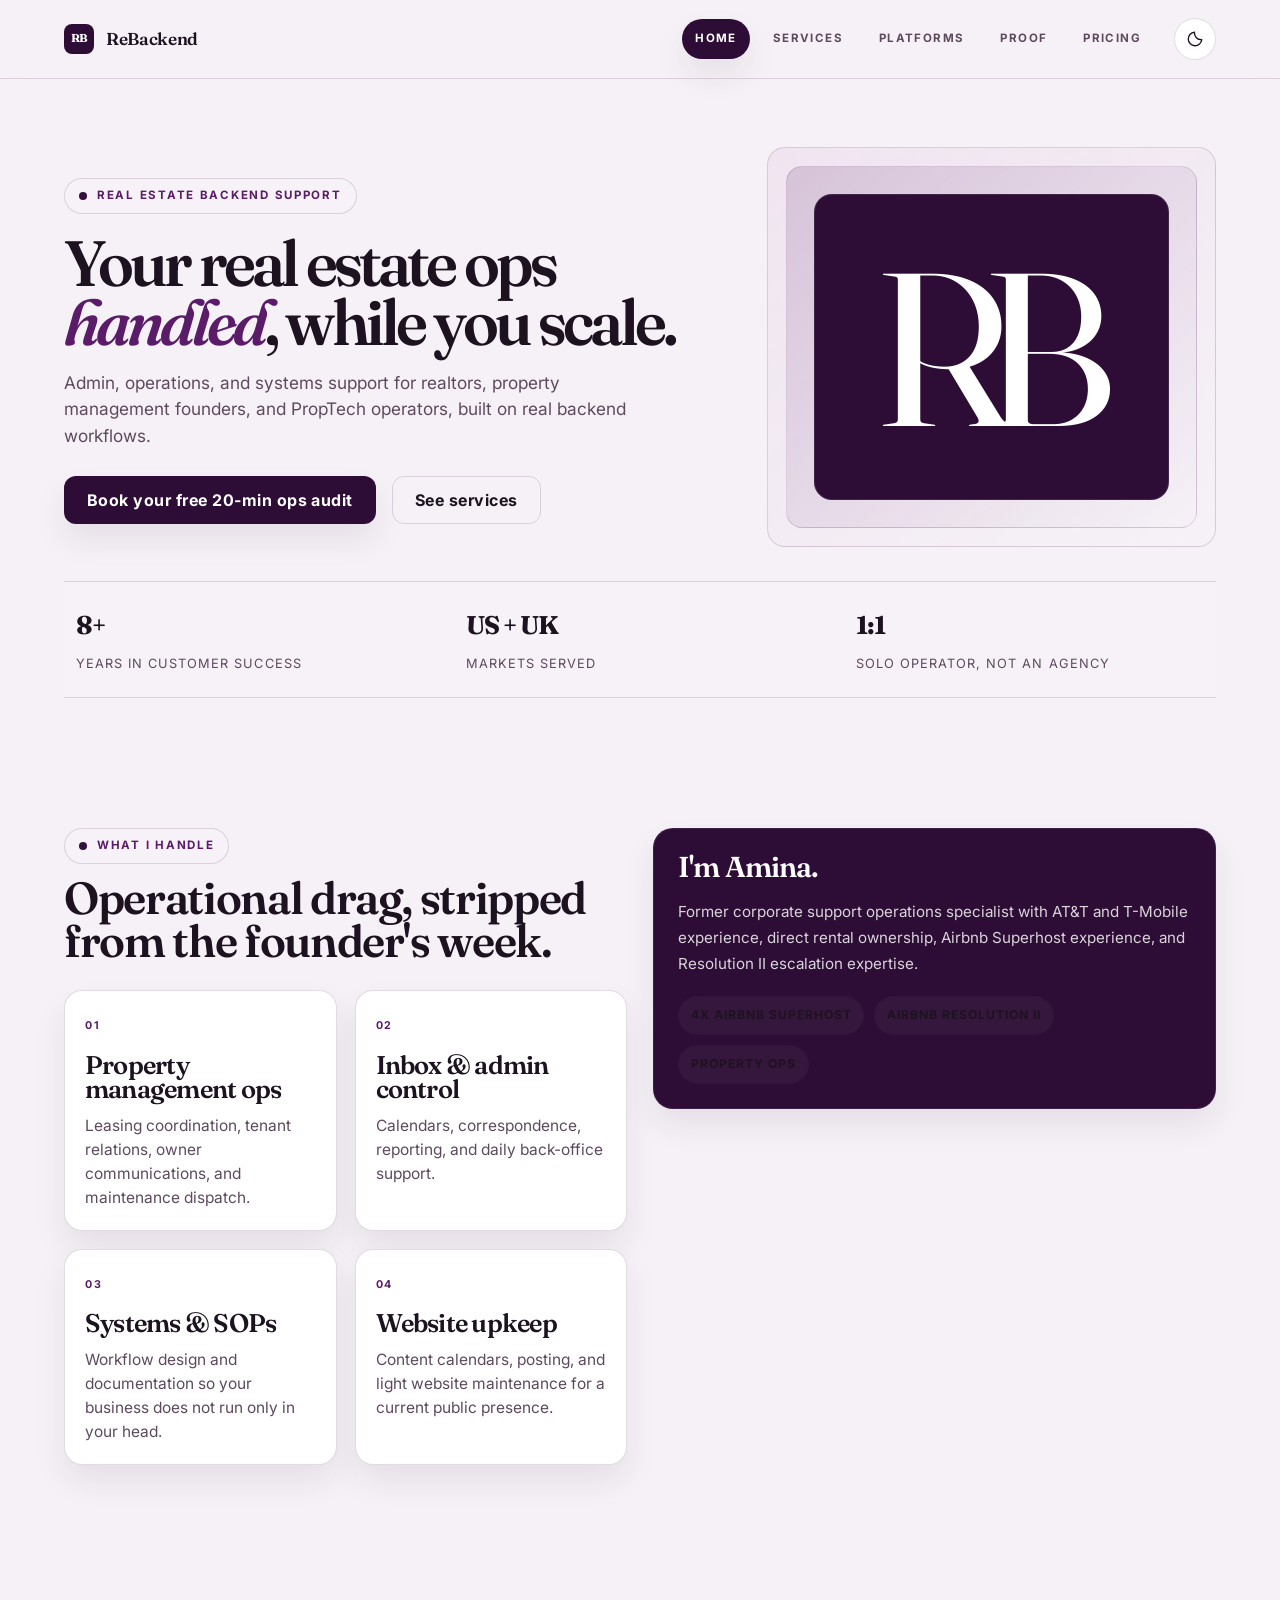
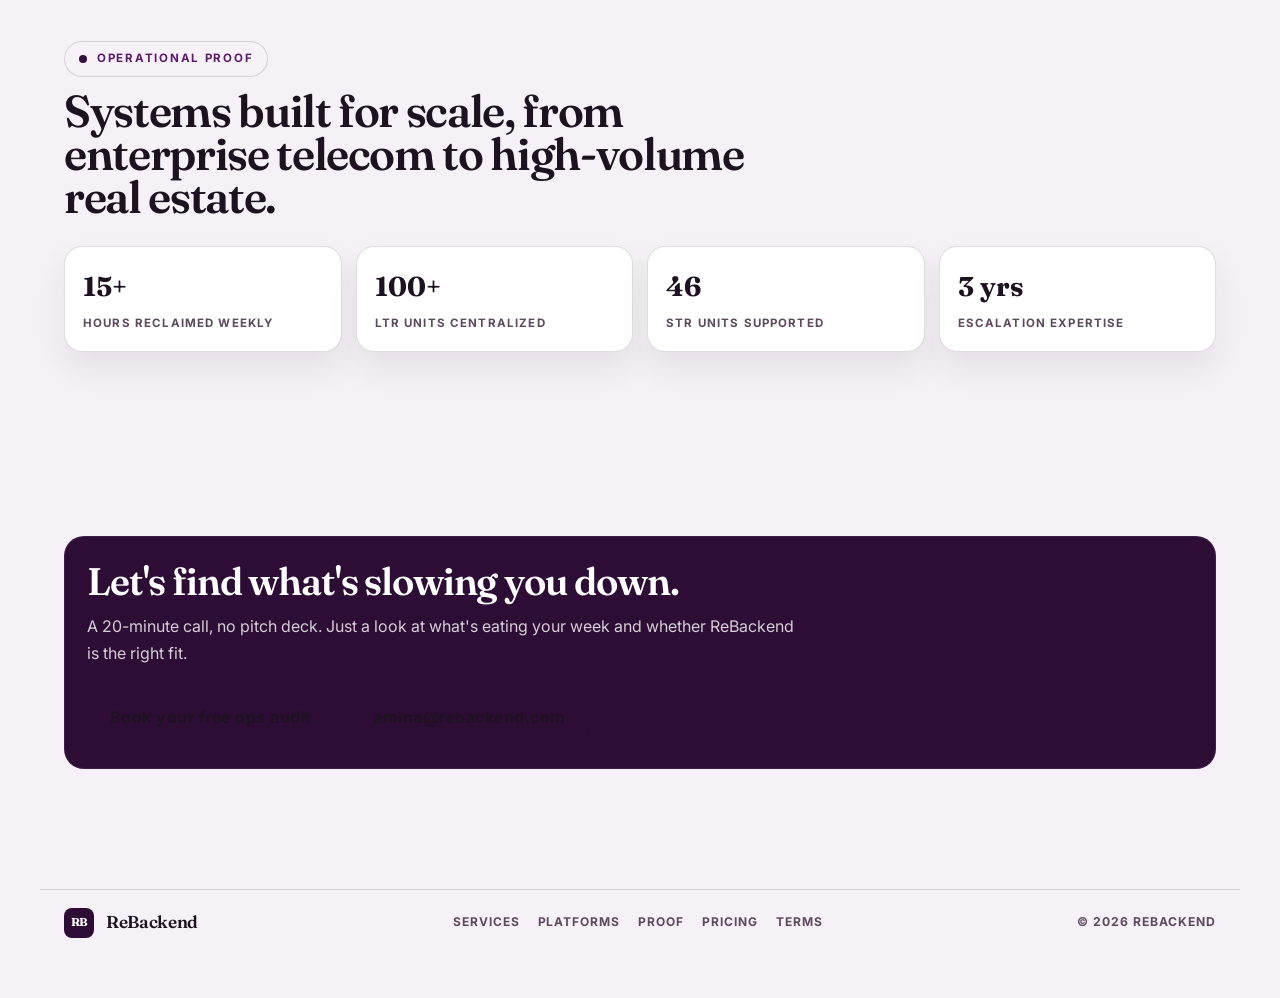
==== index.html @ 4d181119 "Add complete HTML pages and Netlify-ready navigation" ====
<!doctype html><html lang="en"><head><meta charset="utf-8"><meta name="viewport" content="width=device-width,initial-scale=1"><title>ReBackend | Real Estate Operations Support</title><meta name="description" content="Admin, operations, and systems support for real estate professionals."><link rel="preconnect" href="https://fonts.googleapis.com"><link rel="preconnect" href="https://fonts.gstatic.com" crossorigin><link href="https://fonts.googleapis.com/css2?family=Fraunces:wght@500;600;700&family=Inter:wght@400;500;600;700;800&display=swap" rel="stylesheet"><link rel="icon" href="/assets/favicon.svg"><link rel="stylesheet" href="/assets/css/global.css"></head><body><header class="site-header"><div class="nav-shell"><a class="brand" href="/" aria-label="ReBackend home"><span class="brand-mark">RB</span><span>ReBackend</span></a><nav class="nav-links" aria-label="Primary navigation"><a class="nav-link" data-nav="home" href="/">Home</a><a class="nav-link" data-nav="services" href="/services">Services</a><a class="nav-link" data-nav="platforms" href="/platforms">Platforms</a><a class="nav-link" data-nav="proof" href="/proof">Proof</a><a class="nav-link" data-nav="pricing" href="/pricing">Pricing</a></nav><button class="theme-toggle" type="button" data-theme-toggle aria-label="Switch theme"></button></div></header><main><section class="hero section"><div class="section-shell"><div class="hero-grid"><div class="hero-copy"><div class="eyebrow">Real estate backend support</div><h1>Your real estate ops <span class="accent">handled</span>, while you scale.</h1><p>Admin, operations, and systems support for realtors, property management founders, and PropTech operators, built on real backend workflows.</p><div class="hero-actions"><a class="btn btn-primary" href="https://calendly.com/amina-rebackend/30min?month=2026-09&amp;date=2026-09-01" target="_blank" rel="noopener">Book your free 20-min ops audit</a><a class="btn btn-secondary" href="/services">See services</a></div></div><div class="hero-panel" aria-label="ReBackend logo panel"><div class="rb-badge"><span>RB</span></div></div></div><div class="metric-row"><div class="metric"><strong>8+</strong><span>Years in customer success</span></div><div class="metric"><strong>US + UK</strong><span>Markets served</span></div><div class="metric"><strong>1:1</strong><span>Solo operator, not an agency</span></div></div></div></section><section class="section"><div class="section-shell"><div class="split"><div><div class="section-head"><div class="eyebrow">What I handle</div><h2>Operational drag, stripped from the founder's week.</h2></div><div class="feature-list"><article class="feature-card"><span class="feature-number">01</span><h3>Property management ops</h3><p>Leasing coordination, tenant relations, owner communications, and maintenance dispatch.</p></article><article class="feature-card"><span class="feature-number">02</span><h3>Inbox &amp; admin control</h3><p>Calendars, correspondence, reporting, and daily back-office support.</p></article><article class="feature-card"><span class="feature-number">03</span><h3>Systems &amp; SOPs</h3><p>Workflow design and documentation so your business does not run only in your head.</p></article><article class="feature-card"><span class="feature-number">04</span><h3>Website upkeep</h3><p>Content calendars, posting, and light website maintenance for a current public presence.</p></article></div></div><div class="brand-panel"><h3>I'm Amina.</h3><p>Former corporate support operations specialist with AT&amp;T and T-Mobile experience, direct rental ownership, Airbnb Superhost experience, and Resolution II escalation expertise.</p><div class="chip-row"><span class="chip">4x Airbnb Superhost</span><span class="chip">Airbnb Resolution II</span><span class="chip">Property ops</span></div></div></div></div></section><section class="section"><div class="section-shell"><div class="section-head"><div class="eyebrow">Operational proof</div><h2>Systems built for scale, from enterprise telecom to high-volume real estate.</h2></div><div class="tile-grid"><div class="tile"><strong>15+</strong><span>Hours reclaimed weekly</span></div><div class="tile"><strong>100+</strong><span>LTR units centralized</span></div><div class="tile"><strong>46</strong><span>STR units supported</span></div><div class="tile"><strong>3 yrs</strong><span>Escalation expertise</span></div></div></div></section><section class="section"><div class="section-shell"><div class="page-banner"><h2>Let's find what's slowing you down.</h2><p>A 20-minute call, no pitch deck. Just a look at what's eating your week and whether ReBackend is the right fit.</p><div class="hero-actions"><a class="btn btn-secondary" href="https://calendly.com/amina-rebackend/30min?month=2026-09&amp;date=2026-09-01" target="_blank" rel="noopener">Book your free ops audit</a><a class="btn btn-secondary" href="mailto:amina@rebackend.com?subject=REBACKEND">amina@rebackend.com</a></div></div></div></section></main><footer><div class="footer-inner"><div class="brand"><span class="brand-mark">RB</span><span>ReBackend</span></div><div class="footer-links"><a href="/services">Services</a><a href="/platforms">Platforms</a><a href="/proof">Proof</a><a href="/pricing">Pricing</a><a href="/terms">Terms</a></div><div class="footer-meta">© 2026 ReBackend</div></div></footer><script src="/assets/js/app.js"></script></body></html>
---- assets/css/global.css ----
:root {
  --bg-primary: #f6f1f7;
  --bg-secondary: #efe4ef;
  --bg-strong: #2d0d35;
  --text-primary: #1d1320;
  --text-secondary: #5d4a5e;
  --border-color: rgba(45, 13, 53, 0.14);
  --card-bg: #ffffff;
  --marquee-blend: rgba(255, 255, 255, 0.7);
  --accent-primary: #5a1b69;
  --accent-strong: #33103f;
  --accent-soft: #d8b4e1;
  --success: #4d7b68;
  --shadow-soft: 0 16px 32px rgba(34, 17, 38, 0.08);
  --radius: 18px;
  --header-height: 78px;
  --container: 1200px;
}

html[data-theme="dark"] {
  --bg-primary: #130d1a;
  --bg-secondary: #1d1323;
  --bg-strong: #2d0d35;
  --text-primary: #f3ebf3;
  --text-secondary: #cab7cc;
  --border-color: rgba(221, 194, 232, 0.14);
  --card-bg: #1c1324;
  --marquee-blend: rgba(13, 9, 17, 0.72);
  --accent-primary: #cf9ee2;
  --accent-strong: #e9d2f3;
  --accent-soft: #7b4d82;
  --success: #9bc7b6;
  --shadow-soft: 0 16px 32px rgba(0, 0, 0, 0.28);
}

*,
*::before,
*::after {
  box-sizing: border-box;
}

html {
  scroll-behavior: smooth;
}

body {
  margin: 0;
  background: var(--bg-primary);
  color: var(--text-primary);
  font-family: "Inter", "Segoe UI", sans-serif;
  line-height: 1.55;
  -webkit-font-smoothing: antialiased;
  text-rendering: optimizeLegibility;
  transition: background 0.2s ease, color 0.2s ease;
}

img {
  max-width: 100%;
  display: block;
}

svg {
  display: block;
}

a {
  color: inherit;
  text-decoration: none;
}

button,
input,
select,
textarea {
  font: inherit;
}

button {
  cursor: pointer;
}

h1,
h2,
h3,
h4,
h5,
h6 {
  margin: 0;
  font-family: "Fraunces", Georgia, serif;
  letter-spacing: -0.03em;
  line-height: 0.95;
  font-weight: 600;
}

p {
  margin: 0;
}

ul,
ol {
  margin: 0;
  padding: 0;
  list-style: none;
}

.container {
  width: min(var(--container), calc(100vw - 48px));
  margin: 0 auto;
}

.site-header {
  position: sticky;
  top: 0;
  z-index: 40;
  background: rgba(246, 241, 247, 0.78);
  backdrop-filter: blur(12px);
  border-bottom: 1px solid var(--border-color);
  transition: background 0.2s ease, border-color 0.2s ease;
}

html[data-theme="dark"] .site-header {
  background: rgba(19, 13, 26, 0.8);
}

.nav-shell {
  width: min(var(--container), calc(100vw - 48px));
  margin: 0 auto;
  min-height: var(--header-height);
  display: flex;
  align-items: center;
  justify-content: space-between;
  gap: 20px;
  padding: 0 24px;
}

.brand {
  display: inline-flex;
  align-items: center;
  gap: 12px;
  font-family: "Fraunces", Georgia, serif;
  font-size: 1.08rem;
  font-weight: 600;
  letter-spacing: -0.02em;
  color: var(--text-primary);
}

.brand-mark {
  width: 30px;
  height: 30px;
  border-radius: 8px;
  background: var(--bg-strong);
  color: #fff;
  display: grid;
  place-items: center;
  font-size: 0.72rem;
  font-weight: 700;
  letter-spacing: -0.06em;
}

.nav-links {
  display: flex;
  align-items: center;
  justify-content: center;
  gap: 10px;
  margin-left: auto;
}

.nav-link {
  display: inline-flex;
  align-items: center;
  justify-content: center;
  padding: 10px 12px;
  border: 1px solid transparent;
  border-radius: 999px;
  font-size: 0.72rem;
  letter-spacing: 0.12em;
  text-transform: uppercase;
  font-weight: 700;
  color: var(--text-secondary);
  transition: color 0.2s ease, border-color 0.2s ease, background 0.2s ease, transform 0.2s ease;
}

.nav-link:hover {
  color: var(--text-primary);
  border-color: var(--border-color);
  background: rgba(255, 255, 255, 0.08);
}

.nav-link.is-active {
  background: var(--bg-strong);
  color: #fff;
  border-color: transparent;
  box-shadow: var(--shadow-soft);
}

.theme-toggle {
  width: 42px;
  height: 42px;
  border-radius: 50%;
  border: 1px solid var(--border-color);
  background: var(--card-bg);
  color: var(--text-primary);
  display: grid;
  place-items: center;
  transition: transform 0.15s ease, border-color 0.15s ease;
}

.theme-toggle:hover {
  transform: translateY(-1px);
  border-color: rgba(90, 27, 105, 0.35);
}

.theme-toggle svg {
  width: 18px;
  height: 18px;
  display: block;
}

main {
  display: block;
}

.section {
  padding: 88px 0;
}

.section-shell {
  width: min(var(--container), calc(100vw - 48px));
  margin: 0 auto;
  padding: 0 24px;
}

.eyebrow {
  display: inline-flex;
  align-items: center;
  gap: 10px;
  font-size: 0.72rem;
  letter-spacing: 0.15em;
  text-transform: uppercase;
  font-weight: 700;
  color: var(--accent-primary);
  padding: 8px 14px;
  border: 1px solid var(--border-color);
  border-radius: 999px;
  background: rgba(255, 255, 255, 0.08);
}

.eyebrow::before {
  content: "";
  width: 8px;
  height: 8px;
  border-radius: 50%;
  background: var(--accent-strong);
  display: inline-block;
}

.hero {
  padding-top: 68px;
  padding-bottom: 42px;
}

.hero-grid {
  display: grid;
  grid-template-columns: 1.2fr 0.8fr;
  gap: 30px;
  align-items: center;
}

.hero-copy {
  padding-top: 8px;
}

.hero h1 {
  font-size: clamp(3rem, 5vw, 5.1rem);
  line-height: 0.92;
  letter-spacing: -0.06em;
  margin: 20px 0 18px;
  max-width: 760px;
}

.hero h1 .accent {
  color: var(--accent-primary);
  font-style: italic;
}

.hero p {
  max-width: 580px;
  font-size: 1.08rem;
  color: var(--text-secondary);
}

.hero-actions {
  margin-top: 26px;
  display: flex;
  align-items: center;
  gap: 16px;
  flex-wrap: wrap;
}

.btn {
  display: inline-flex;
  align-items: center;
  justify-content: center;
  min-height: 48px;
  padding: 0 22px;
  font-weight: 700;
  letter-spacing: 0.03em;
  border: 1px solid transparent;
  border-radius: 12px;
  transition: transform 0.2s ease, background 0.2s ease, border-color 0.2s ease;
}

.btn:hover {
  transform: translateY(-1px);
}

.btn-primary {
  background: var(--bg-strong);
  color: #fff;
  box-shadow: var(--shadow-soft);
}

.btn-secondary {
  background: transparent;
  border-color: var(--border-color);
  color: var(--text-primary);
}

.hero-panel {
  background: linear-gradient(145deg, var(--bg-secondary), rgba(255, 255, 255, 0.08));
  border: 1px solid var(--border-color);
  border-radius: 18px;
  padding: 18px;
  min-height: 400px;
  position: relative;
  overflow: hidden;
}

.hero-panel::before {
  content: "";
  position: absolute;
  inset: 18px;
  border-radius: 16px;
  background: linear-gradient(135deg, rgba(90, 27, 105, 0.17), rgba(255, 255, 255, 0.04));
  border: 1px solid rgba(90, 27, 105, 0.14);
}

.rb-badge {
  position: absolute;
  inset: 46px;
  display: grid;
  place-items: center;
  background: var(--bg-strong);
  border-radius: 18px;
  box-shadow: inset 0 0 0 1px rgba(255, 255, 255, 0.1);
}

.rb-badge span {
  font-family: "Fraunces", Georgia, serif;
  font-size: clamp(7rem, 17vw, 16rem);
  color: #fff;
  line-height: 0.8;
  letter-spacing: -0.14em;
  transform: translateX(-0.05em);
}

.metric-row {
  display: grid;
  grid-template-columns: repeat(3, minmax(0, 1fr));
  gap: 18px;
  margin-top: 34px;
  border-top: 1px solid var(--border-color);
  border-bottom: 1px solid var(--border-color);
  background: rgba(255, 255, 255, 0.04);
}

.metric {
  padding: 24px 12px;
}

.metric strong {
  display: block;
  margin-bottom: 8px;
  font-size: clamp(1.4rem, 2vw, 2.1rem);
  font-family: "Fraunces", Georgia, serif;
  letter-spacing: -0.04em;
}

.metric span {
  display: block;
  color: var(--text-secondary);
  font-size: 0.8rem;
  letter-spacing: 0.08em;
  text-transform: uppercase;
}

.split {
  display: grid;
  grid-template-columns: 1fr 1fr;
  gap: 26px;
  align-items: start;
}

.feature-list {
  display: grid;
  grid-template-columns: repeat(2, minmax(0, 1fr));
  gap: 18px;
  margin-top: 26px;
}

.feature-card,
.info-card,
.case-card,
.pricing-card,
.tile,
.brand-panel,
.matrix-card,
.tool-card {
  background: var(--card-bg);
  border: 1px solid var(--border-color);
  border-radius: 18px;
  box-shadow: var(--shadow-soft);
}

.feature-card {
  padding: 20px;
  min-height: 190px;
}

.feature-number {
  display: inline-block;
  font-size: 0.67rem;
  letter-spacing: 0.14em;
  text-transform: uppercase;
  font-weight: 700;
  color: var(--accent-primary);
  margin-bottom: 18px;
}

.feature-card h3 {
  font-size: clamp(1.5rem, 2vw, 2rem);
  margin-bottom: 12px;
}

.feature-card p {
  color: var(--text-secondary);
  font-size: 0.97rem;
}

.section-head {
  width: min(760px, 100%);
  margin-bottom: 28px;
}

.section-head h2 {
  font-size: clamp(2.05rem, 3.5vw, 3.1rem);
  margin-top: 12px;
  line-height: 0.96;
}

.section-head p {
  margin-top: 14px;
  color: var(--text-secondary);
  font-size: 1rem;
}

.chip-row {
  display: flex;
  flex-wrap: wrap;
  gap: 10px;
  margin-top: 20px;
}

.chip {
  display: inline-flex;
  align-items: center;
  justify-content: center;
  padding: 9px 12px;
  border-radius: 999px;
  border: 1px solid var(--border-color);
  background: rgba(255, 255, 255, 0.04);
  font-size: 0.76rem;
  letter-spacing: 0.08em;
  text-transform: uppercase;
  font-weight: 700;
  color: var(--text-primary);
}

.brand-panel {
  background: var(--bg-strong);
  color: #fff;
  padding: 24px;
  border-radius: 20px;
  border: 1px solid rgba(255, 255, 255, 0.08);
}

.brand-panel h3 {
  font-size: clamp(1.8rem, 2vw, 2.4rem);
  margin-bottom: 18px;
}

.brand-panel p {
  color: rgba(255, 255, 255, 0.82);
  font-size: 0.95rem;
  line-height: 1.7;
}

.brand-panel strong {
  color: #fff;
}

.case-grid,
.pricing-grid {
  display: grid;
  grid-template-columns: repeat(2, minmax(0, 1fr));
  gap: 20px;
}

.case-card,
.pricing-card {
  overflow: hidden;
}

.case-body,
.pricing-body {
  padding: 22px;
}

.case-topline,
.pricing-topline {
  display: flex;
  align-items: center;
  justify-content: space-between;
  gap: 16px;
  margin-bottom: 18px;
}

.badge {
  display: inline-flex;
  align-items: center;
  justify-content: center;
  padding: 8px 12px;
  border-radius: 999px;
  border: 1px solid var(--border-color);
  background: rgba(90, 27, 105, 0.06);
  color: var(--accent-primary);
  font-size: 0.64rem;
  font-weight: 700;
  letter-spacing: 0.1em;
  text-transform: uppercase;
}

.meta {
  font-size: 0.7rem;
  letter-spacing: 0.12em;
  text-transform: uppercase;
  color: var(--text-secondary);
  font-weight: 700;
}

.case-card h3,
.pricing-card h3 {
  font-size: clamp(1.7rem, 2vw, 2.3rem);
  margin-bottom: 16px;
}

.case-metrics,
.pricing-metrics {
  display: grid;
  grid-template-columns: repeat(2, minmax(0, 1fr));
  gap: 12px;
  margin: 18px 0;
}

.mini-stat {
  background: var(--bg-secondary);
  border: 1px solid var(--border-color);
  border-radius: 12px;
  padding: 14px 12px;
}

.mini-stat strong {
  display: block;
  font-size: 1.2rem;
  font-family: "Fraunces", Georgia, serif;
  margin-bottom: 4px;
}

.mini-stat span {
  display: block;
  color: var(--text-secondary);
  font-size: 0.72rem;
  letter-spacing: 0.08em;
  text-transform: uppercase;
  font-weight: 700;
}

.case-body p,
.pricing-body p {
  color: var(--text-secondary);
  line-height: 1.7;
  font-size: 0.96rem;
}

.case-quote {
  margin-top: 18px;
  padding-left: 16px;
  border-left: 3px solid var(--accent-primary);
  color: var(--text-primary);
  line-height: 1.6;
  font-size: 0.92rem;
}

.tile-grid {
  display: grid;
  grid-template-columns: repeat(4, minmax(0, 1fr));
  gap: 14px;
  margin-top: 26px;
}

.tile {
  padding: 18px;
}

.tile strong {
  display: block;
  font-size: 1.7rem;
  margin-bottom: 8px;
  font-family: "Fraunces", Georgia, serif;
}

.tile span {
  display: block;
  color: var(--text-secondary);
  font-size: 0.72rem;
  letter-spacing: 0.1em;
  text-transform: uppercase;
  font-weight: 700;
}

.marquee-wrap {
  position: relative;
  overflow: hidden;
  padding: 10px 0 0;
  margin-top: 10px;
  mask-image: linear-gradient(to right, transparent 0%, #000 8%, #000 92%, transparent 100%);
  -webkit-mask-image: linear-gradient(to right, transparent 0%, #000 8%, #000 92%, transparent 100%);
}

.marquee-track {
  display: flex;
  align-items: center;
  gap: 18px;
  width: max-content;
  animation: marquee-scroll 30s linear infinite;
}

.marquee-wrap:hover .marquee-track {
  animation-play-state: paused;
}

.marquee-set {
  display: flex;
  align-items: center;
  gap: 18px;
  flex-shrink: 0;
}

.marquee-item {
  display: inline-flex;
  align-items: center;
  gap: 10px;
  padding: 8px 12px;
  border: 1px solid var(--border-color);
  background: rgba(255, 255, 255, 0.04);
  border-radius: 999px;
  color: var(--text-primary);
  font-size: 0.74rem;
  letter-spacing: 0.1em;
  text-transform: uppercase;
  font-weight: 700;
  white-space: nowrap;
}

.marquee-icon {
  width: 26px;
  height: 26px;
  border-radius: 8px;
  display: grid;
  place-items: center;
  flex-shrink: 0;
  background: var(--bg-strong);
}

.marquee-icon img {
  width: 16px;
  height: 16px;
  object-fit: contain;
  filter: brightness(0) invert(1);
}

.marquee-text-badge {
  width: 26px;
  height: 26px;
  border-radius: 8px;
  display: grid;
  place-items: center;
  font-size: 0.66rem;
  font-weight: 800;
  color: #fff;
  background: var(--bg-strong);
}

.tool-grid {
  display: grid;
  grid-template-columns: repeat(5, minmax(0, 1fr));
  gap: 16px;
  margin-top: 32px;
}

.tool-card {
  padding: 20px 16px;
  display: flex;
  flex-direction: column;
  align-items: center;
  justify-content: center;
  text-align: center;
  gap: 10px;
  min-height: 170px;
  transition: transform 0.15s ease, border-color 0.15s ease, background 0.15s ease;
}

.tool-card:hover {
  transform: translateY(-2px);
  border-color: rgba(90, 27, 105, 0.36);
}

.tool-icon {
  width: 48px;
  height: 48px;
  border-radius: 10px;
  display: grid;
  place-items: center;
  background: var(--bg-secondary);
}

.tool-icon img {
  width: 26px;
  height: 26px;
  object-fit: contain;
  filter: brightness(0) saturate(100%) invert(9%) sepia(9%) saturate(1498%) hue-rotate(258deg) brightness(93%) contrast(90%);
}

.tool-icon.text-badge {
  font-size: 0.8rem;
  font-weight: 800;
  color: #fff;
  background: var(--bg-strong);
  letter-spacing: -0.04em;
}

.tool-name {
  font-size: 0.95rem;
  font-weight: 700;
  color: var(--text-primary);
}

.tool-tag {
  font-size: 0.65rem;
  letter-spacing: 0.12em;
  text-transform: uppercase;
  color: var(--text-secondary);
  font-weight: 700;
}

.grid-matrix {
  display: grid;
  grid-template-columns: repeat(3, minmax(0, 1fr));
  gap: 16px;
  margin-top: 20px;
}

.matrix-card {
  padding: 22px 18px;
}

.matrix-card h3 {
  font-size: 1.3rem;
  margin-bottom: 10px;
}

.matrix-card p {
  color: var(--text-secondary);
  font-size: 0.92rem;
  line-height: 1.6;
}

.price-row {
  display: grid;
  grid-template-columns: 1fr auto;
  gap: 18px;
  align-items: center;
  padding: 18px 0;
  border-top: 1px solid var(--border-color);
}

.price-row:first-of-type {
  border-top: 0;
}

.price-row .label {
  color: var(--text-secondary);
  font-size: 0.7rem;
  letter-spacing: 0.12em;
  text-transform: uppercase;
  font-weight: 700;
}

.price-row .amount {
  font-size: clamp(1.4rem, 2vw, 2rem);
  font-family: "Fraunces", Georgia, serif;
  letter-spacing: -0.04em;
}

.pricing-card .cta {
  width: 100%;
  margin-top: 10px;
}

.page-banner {
  background: var(--bg-strong);
  color: #fff;
  border-radius: 20px;
  border: 1px solid rgba(255, 255, 255, 0.08);
  padding: 26px 22px;
  margin-top: 8px;
}

.page-banner h2 {
  font-size: clamp(2rem, 3vw, 2.8rem);
  margin-bottom: 14px;
}

.page-banner p {
  color: rgba(255, 255, 255, 0.8);
  max-width: 720px;
  line-height: 1.7;
}

footer {
  padding: 32px 0 60px;
}

.footer-inner {
  width: min(var(--container), calc(100vw - 48px));
  margin: 0 auto;
  padding: 0 24px;
  border-top: 1px solid var(--border-color);
  padding-top: 18px;
  display: flex;
  align-items: center;
  justify-content: space-between;
  gap: 16px;
  flex-wrap: wrap;
}

.footer-meta {
  color: var(--text-secondary);
  font-size: 0.76rem;
  letter-spacing: 0.08em;
  text-transform: uppercase;
  font-weight: 700;
}

.footer-links {
  display: flex;
  align-items: center;
  gap: 18px;
  color: var(--text-secondary);
  font-size: 0.75rem;
  letter-spacing: 0.08em;
  text-transform: uppercase;
  font-weight: 700;
}

.footer-links a {
  transition: color 0.2s ease;
}

.footer-links a:hover {
  color: var(--text-primary);
}

@keyframes marquee-scroll {
  from {
    transform: translateX(0);
  }
  to {
    transform: translateX(-50%);
  }
}

@media (max-width: 980px) {
  .hero-grid,
  .split,
  .case-grid,
  .pricing-grid,
  .tool-grid {
    grid-template-columns: 1fr;
  }

  .tile-grid,
  .grid-matrix {
    grid-template-columns: repeat(2, minmax(0, 1fr));
  }

  .feature-list {
    grid-template-columns: 1fr;
  }

  .nav-links {
    gap: 4px;
  }
}

@media (max-width: 760px) {
  .nav-shell,
  .section-shell {
    width: min(var(--container), calc(100vw - 28px));
    padding: 0 14px;
  }

  .nav-links {
    display: none;
  }

  .hero {
    padding-top: 54px;
  }

  .hero h1 {
    font-size: clamp(2.4rem, 12vw, 4rem);
  }

  .metric-row,
  .tile-grid,
  .grid-matrix {
    grid-template-columns: 1fr;
  }

  .tool-grid {
    grid-template-columns: repeat(2, minmax(0, 1fr));
  }

  .brand {
    font-size: 1rem;
  }

  .section {
    padding: 64px 0;
  }
}

@media (prefers-reduced-motion: reduce) {
  html {
    scroll-behavior: auto;
  }

  .marquee-track {
    animation: none;
  }

  .btn,
  .theme-toggle,
  .nav-link,
  .tool-card {
    transition: none;
  }
}
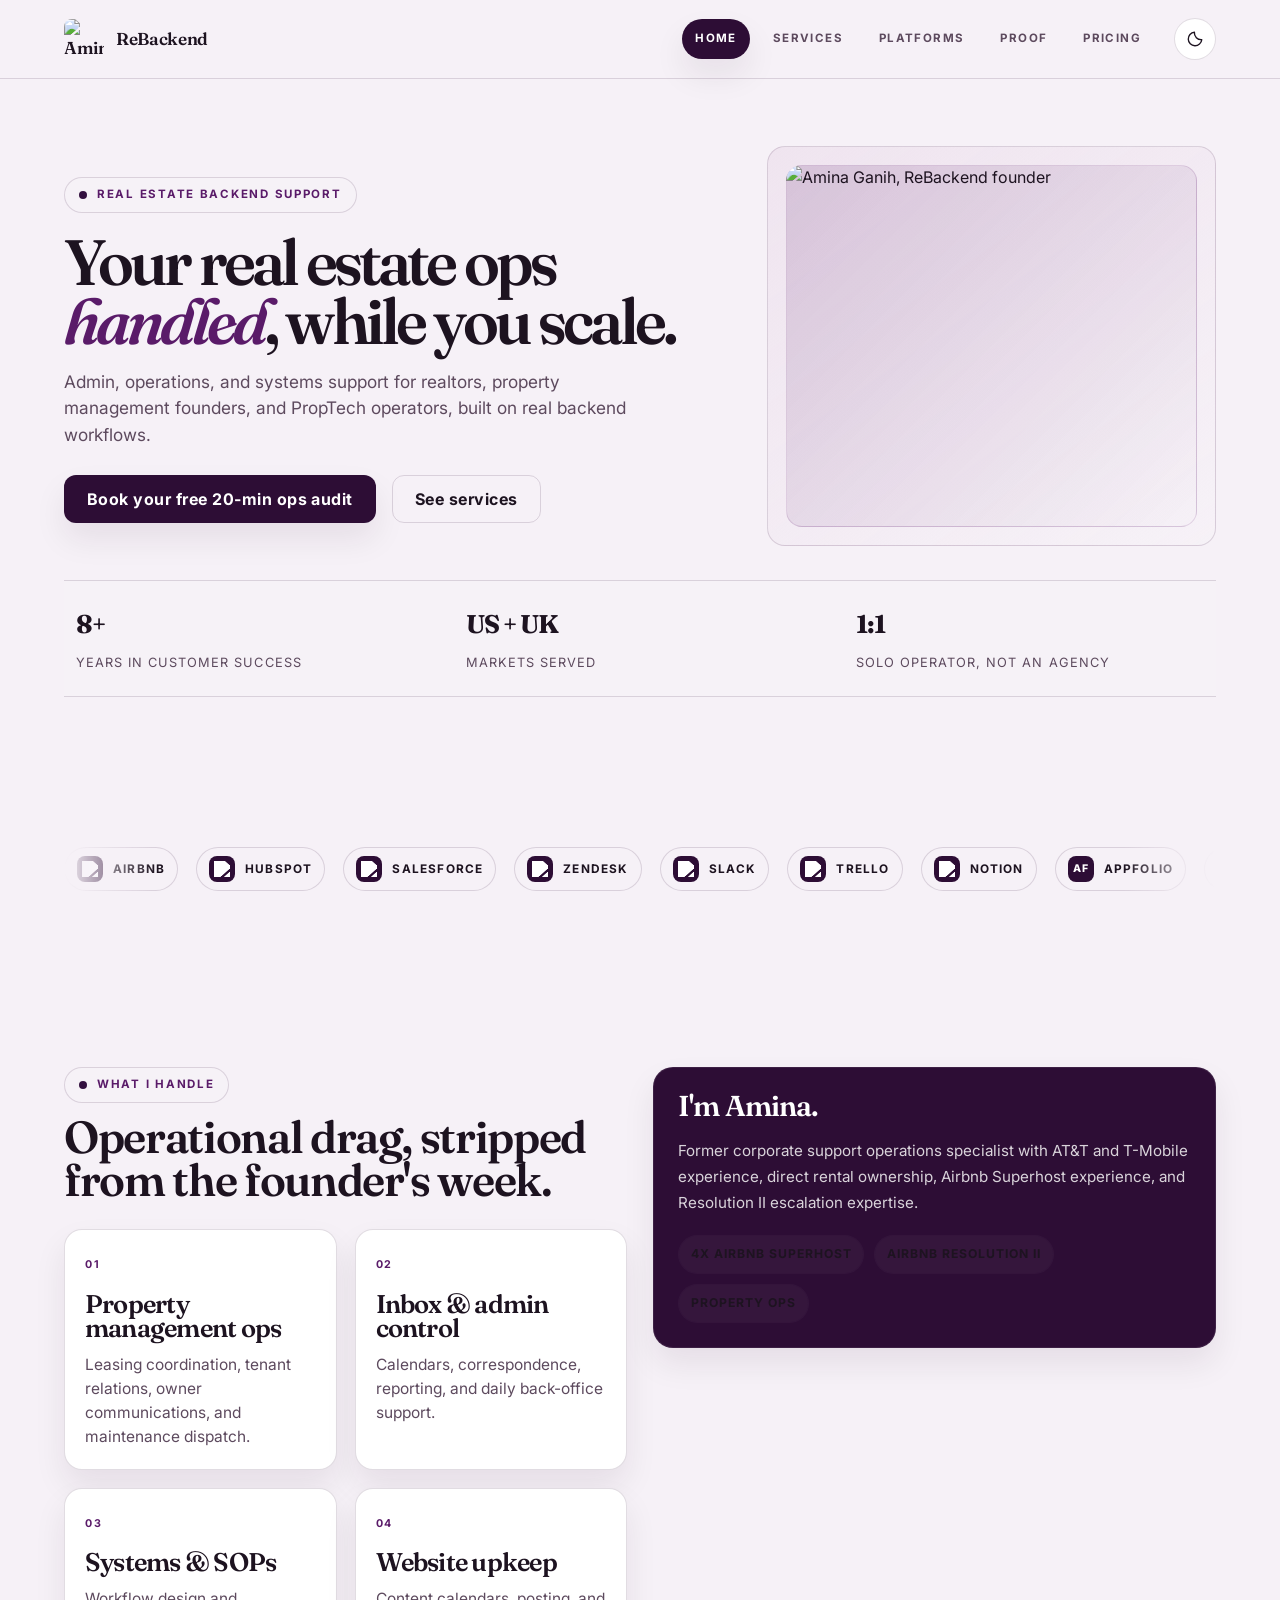
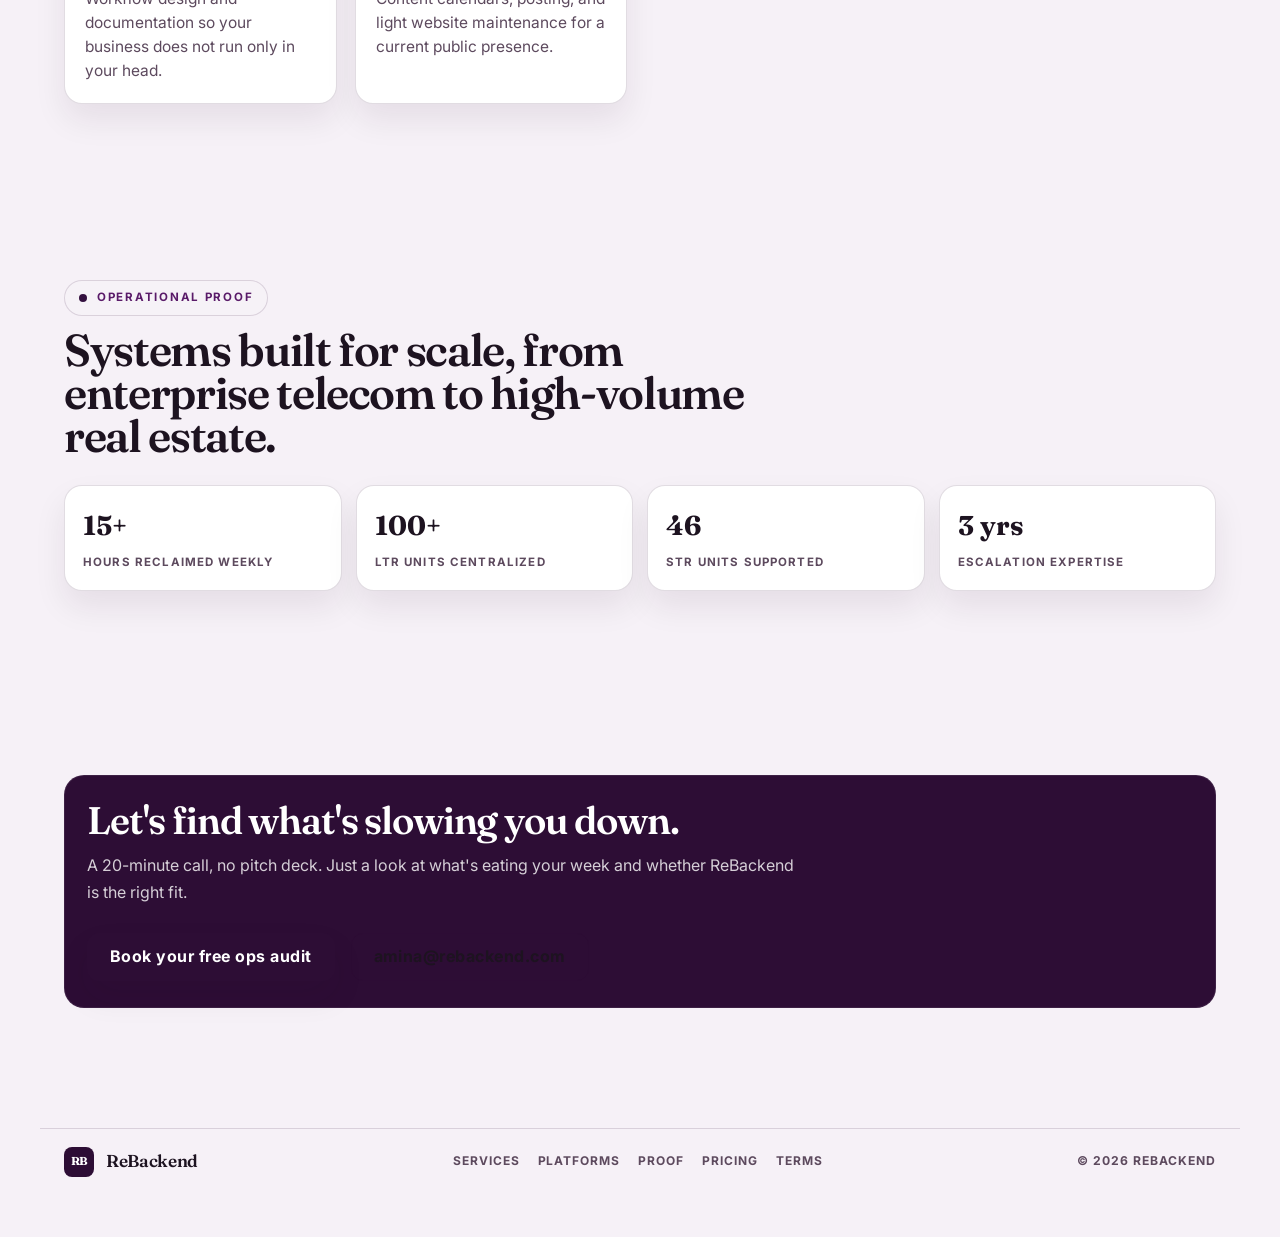
==== commit 945aa5ef: "Fix: sticky header, text contrast in light mode, add photo to hero, marquee on home only, update bra" ====
--- a/index.html
+++ b/index.html
@@ -1 +1 @@
-<!doctype html><html lang="en"><head><meta charset="utf-8"><meta name="viewport" content="width=device-width,initial-scale=1"><title>ReBackend | Real Estate Operations Support</title><meta name="description" content="Admin, operations, and systems support for real estate professionals."><link rel="preconnect" href="https://fonts.googleapis.com"><link rel="preconnect" href="https://fonts.gstatic.com" crossorigin><link href="https://fonts.googleapis.com/css2?family=Fraunces:wght@500;600;700&family=Inter:wght@400;500;600;700;800&display=swap" rel="stylesheet"><link rel="icon" href="/assets/favicon.svg"><link rel="stylesheet" href="/assets/css/global.css"></head><body><header class="site-header"><div class="nav-shell"><a class="brand" href="/" aria-label="ReBackend home"><span class="brand-mark">RB</span><span>ReBackend</span></a><nav class="nav-links" aria-label="Primary navigation"><a class="nav-link" data-nav="home" href="/">Home</a><a class="nav-link" data-nav="services" href="/services">Services</a><a class="nav-link" data-nav="platforms" href="/platforms">Platforms</a><a class="nav-link" data-nav="proof" href="/proof">Proof</a><a class="nav-link" data-nav="pricing" href="/pricing">Pricing</a></nav><button class="theme-toggle" type="button" data-theme-toggle aria-label="Switch theme"></button></div></header><main><section class="hero section"><div class="section-shell"><div class="hero-grid"><div class="hero-copy"><div class="eyebrow">Real estate backend support</div><h1>Your real estate ops <span class="accent">handled</span>, while you scale.</h1><p>Admin, operations, and systems support for realtors, property management founders, and PropTech operators, built on real backend workflows.</p><div class="hero-actions"><a class="btn btn-primary" href="https://calendly.com/amina-rebackend/30min?month=2026-09&amp;date=2026-09-01" target="_blank" rel="noopener">Book your free 20-min ops audit</a><a class="btn btn-secondary" href="/services">See services</a></div></div><div class="hero-panel" aria-label="ReBackend logo panel"><div class="rb-badge"><span>RB</span></div></div></div><div class="metric-row"><div class="metric"><strong>8+</strong><span>Years in customer success</span></div><div class="metric"><strong>US + UK</strong><span>Markets served</span></div><div class="metric"><strong>1:1</strong><span>Solo operator, not an agency</span></div></div></div></section><section class="section"><div class="section-shell"><div class="split"><div><div class="section-head"><div class="eyebrow">What I handle</div><h2>Operational drag, stripped from the founder's week.</h2></div><div class="feature-list"><article class="feature-card"><span class="feature-number">01</span><h3>Property management ops</h3><p>Leasing coordination, tenant relations, owner communications, and maintenance dispatch.</p></article><article class="feature-card"><span class="feature-number">02</span><h3>Inbox &amp; admin control</h3><p>Calendars, correspondence, reporting, and daily back-office support.</p></article><article class="feature-card"><span class="feature-number">03</span><h3>Systems &amp; SOPs</h3><p>Workflow design and documentation so your business does not run only in your head.</p></article><article class="feature-card"><span class="feature-number">04</span><h3>Website upkeep</h3><p>Content calendars, posting, and light website maintenance for a current public presence.</p></article></div></div><div class="brand-panel"><h3>I'm Amina.</h3><p>Former corporate support operations specialist with AT&amp;T and T-Mobile experience, direct rental ownership, Airbnb Superhost experience, and Resolution II escalation expertise.</p><div class="chip-row"><span class="chip">4x Airbnb Superhost</span><span class="chip">Airbnb Resolution II</span><span class="chip">Property ops</span></div></div></div></div></section><section class="section"><div class="section-shell"><div class="section-head"><div class="eyebrow">Operational proof</div><h2>Systems built for scale, from enterprise telecom to high-volume real estate.</h2></div><div class="tile-grid"><div class="tile"><strong>15+</strong><span>Hours reclaimed weekly</span></div><div class="tile"><strong>100+</strong><span>LTR units centralized</span></div><div class="tile"><strong>46</strong><span>STR units supported</span></div><div class="tile"><strong>3 yrs</strong><span>Escalation expertise</span></div></div></div></section><section class="section"><div class="section-shell"><div class="page-banner"><h2>Let's find what's slowing you down.</h2><p>A 20-minute call, no pitch deck. Just a look at what's eating your week and whether ReBackend is the right fit.</p><div class="hero-actions"><a class="btn btn-secondary" href="https://calendly.com/amina-rebackend/30min?month=2026-09&amp;date=2026-09-01" target="_blank" rel="noopener">Book your free ops audit</a><a class="btn btn-secondary" href="mailto:amina@rebackend.com?subject=REBACKEND">amina@rebackend.com</a></div></div></div></section></main><footer><div class="footer-inner"><div class="brand"><span class="brand-mark">RB</span><span>ReBackend</span></div><div class="footer-links"><a href="/services">Services</a><a href="/platforms">Platforms</a><a href="/proof">Proof</a><a href="/pricing">Pricing</a><a href="/terms">Terms</a></div><div class="footer-meta">© 2026 ReBackend</div></div></footer><script src="/assets/js/app.js"></script></body></html>+<!doctype html><html lang="en"><head><meta charset="utf-8"><meta name="viewport" content="width=device-width,initial-scale=1"><title>ReBackend | Real Estate Operations Support</title><meta name="description" content="Admin, operations, and systems support for real estate professionals."><link rel="preconnect" href="https://fonts.googleapis.com"><link rel="preconnect" href="https://fonts.gstatic.com" crossorigin><link href="https://fonts.googleapis.com/css2?family=Fraunces:wght@500;600;700&family=Inter:wght@400;500;600;700;800&display=swap" rel="stylesheet"><link rel="icon" href="/assets/favicon.svg"><link rel="stylesheet" href="/assets/css/global.css"></head><body><header class="site-header"><div class="nav-shell"><a class="brand" href="/" aria-label="ReBackend home"><img src="/assets/amina-photo.jpg" alt="Amina Ganih" class="brand-logo-img"><span>ReBackend</span></a><nav class="nav-links" aria-label="Primary navigation"><a class="nav-link is-active" data-nav="home" href="/">Home</a><a class="nav-link" data-nav="services" href="/services">Services</a><a class="nav-link" data-nav="platforms" href="/platforms">Platforms</a><a class="nav-link" data-nav="proof" href="/proof">Proof</a><a class="nav-link" data-nav="pricing" href="/pricing">Pricing</a></nav><button class="theme-toggle" type="button" data-theme-toggle aria-label="Switch theme"></button></div></header><main><section class="hero section"><div class="section-shell"><div class="hero-grid"><div class="hero-copy"><div class="eyebrow">Real estate backend support</div><h1>Your real estate ops <span class="accent">handled</span>, while you scale.</h1><p>Admin, operations, and systems support for realtors, property management founders, and PropTech operators, built on real backend workflows.</p><div class="hero-actions"><a class="btn btn-primary" href="https://calendly.com/amina-rebackend/30min?month=2026-09&amp;date=2026-09-01" target="_blank" rel="noopener">Book your free 20-min ops audit</a><a class="btn btn-secondary" href="/services">See services</a></div></div><div class="hero-panel" aria-label="Amina Ganih photo"><img src="/assets/amina-photo.jpg" alt="Amina Ganih, ReBackend founder" class="hero-photo"></div></div><div class="metric-row"><div class="metric"><strong>8+</strong><span>Years in customer success</span></div><div class="metric"><strong>US + UK</strong><span>Markets served</span></div><div class="metric"><strong>1:1</strong><span>Solo operator, not an agency</span></div></div></div></section><section class="section"><div class="section-shell"><div class="marquee-wrap" aria-label="Software tools supported"><div class="marquee-track"><div class="marquee-set"><div class="marquee-item"><span class="marquee-icon"><img src="https://cdn.jsdelivr.net/npm/simple-icons@v9/icons/airbnb.svg" alt="Airbnb"></span>Airbnb</div><div class="marquee-item"><span class="marquee-icon"><img src="https://cdn.jsdelivr.net/npm/simple-icons@v9/icons/hubspot.svg" alt="HubSpot"></span>HubSpot</div><div class="marquee-item"><span class="marquee-icon"><img src="https://cdn.jsdelivr.net/npm/simple-icons@v9/icons/salesforce.svg" alt="Salesforce"></span>Salesforce</div><div class="marquee-item"><span class="marquee-icon"><img src="https://cdn.jsdelivr.net/npm/simple-icons@v9/icons/zendesk.svg" alt="Zendesk"></span>Zendesk</div><div class="marquee-item"><span class="marquee-icon"><img src="https://cdn.jsdelivr.net/npm/simple-icons@v9/icons/slack.svg" alt="Slack"></span>Slack</div><div class="marquee-item"><span class="marquee-icon"><img src="https://cdn.jsdelivr.net/npm/simple-icons@v9/icons/trello.svg" alt="Trello"></span>Trello</div><div class="marquee-item"><span class="marquee-icon"><img src="https://cdn.jsdelivr.net/npm/simple-icons@v9/icons/notion.svg" alt="Notion"></span>Notion</div><div class="marquee-item"><span class="marquee-text-badge">AF</span>AppFolio</div><div class="marquee-item"><span class="marquee-text-badge">YD</span>Yardi</div><div class="marquee-item"><span class="marquee-text-badge">BZ</span>Breezeway</div></div><div class="marquee-set" aria-hidden="true"><div class="marquee-item"><span class="marquee-icon"><img src="https://cdn.jsdelivr.net/npm/simple-icons@v9/icons/airbnb.svg" alt="Airbnb"></span>Airbnb</div><div class="marquee-item"><span class="marquee-icon"><img src="https://cdn.jsdelivr.net/npm/simple-icons@v9/icons/hubspot.svg" alt="HubSpot"></span>HubSpot</div><div class="marquee-item"><span class="marquee-icon"><img src="https://cdn.jsdelivr.net/npm/simple-icons@v9/icons/salesforce.svg" alt="Salesforce"></span>Salesforce</div><div class="marquee-item"><span class="marquee-icon"><img src="https://cdn.jsdelivr.net/npm/simple-icons@v9/icons/zendesk.svg" alt="Zendesk"></span>Zendesk</div><div class="marquee-item"><span class="marquee-icon"><img src="https://cdn.jsdelivr.net/npm/simple-icons@v9/icons/slack.svg" alt="Slack"></span>Slack</div><div class="marquee-item"><span class="marquee-icon"><img src="https://cdn.jsdelivr.net/npm/simple-icons@v9/icons/trello.svg" alt="Trello"></span>Trello</div><div class="marquee-item"><span class="marquee-icon"><img src="https://cdn.jsdelivr.net/npm/simple-icons@v9/icons/notion.svg" alt="Notion"></span>Notion</div><div class="marquee-item"><span class="marquee-text-badge">AF</span>AppFolio</div><div class="marquee-item"><span class="marquee-text-badge">YD</span>Yardi</div><div class="marquee-item"><span class="marquee-text-badge">BZ</span>Breezeway</div></div></div></div></section><section class="section"><div class="section-shell"><div class="split"><div><div class="section-head"><div class="eyebrow">What I handle</div><h2>Operational drag, stripped from the founder's week.</h2></div><div class="feature-list"><article class="feature-card"><span class="feature-number">01</span><h3>Property management ops</h3><p>Leasing coordination, tenant relations, owner communications, and maintenance dispatch.</p></article><article class="feature-card"><span class="feature-number">02</span><h3>Inbox &amp; admin control</h3><p>Calendars, correspondence, reporting, and daily back-office support.</p></article><article class="feature-card"><span class="feature-number">03</span><h3>Systems &amp; SOPs</h3><p>Workflow design and documentation so your business does not run only in your head.</p></article><article class="feature-card"><span class="feature-number">04</span><h3>Website upkeep</h3><p>Content calendars, posting, and light website maintenance for a current public presence.</p></article></div></div><div class="brand-panel"><h3>I'm Amina.</h3><p>Former corporate support operations specialist with AT&amp;T and T-Mobile experience, direct rental ownership, Airbnb Superhost experience, and Resolution II escalation expertise.</p><div class="chip-row"><span class="chip">4x Airbnb Superhost</span><span class="chip">Airbnb Resolution II</span><span class="chip">Property ops</span></div></div></div></div></section><section class="section"><div class="section-shell"><div class="section-head"><div class="eyebrow">Operational proof</div><h2>Systems built for scale, from enterprise telecom to high-volume real estate.</h2></div><div class="tile-grid"><div class="tile"><strong>15+</strong><span>Hours reclaimed weekly</span></div><div class="tile"><strong>100+</strong><span>LTR units centralized</span></div><div class="tile"><strong>46</strong><span>STR units supported</span></div><div class="tile"><strong>3 yrs</strong><span>Escalation expertise</span></div></div></div></section><section class="section"><div class="section-shell"><div class="page-banner"><h2>Let's find what's slowing you down.</h2><p>A 20-minute call, no pitch deck. Just a look at what's eating your week and whether ReBackend is the right fit.</p><div class="hero-actions"><a class="btn btn-primary" href="https://calendly.com/amina-rebackend/30min?month=2026-09&amp;date=2026-09-01" target="_blank" rel="noopener">Book your free ops audit</a><a class="btn btn-secondary" href="mailto:amina@rebackend.com?subject=REBACKEND">amina@rebackend.com</a></div></div></div></section></main><footer><div class="footer-inner"><div class="brand"><span class="brand-mark">RB</span><span>ReBackend</span></div><div class="footer-links"><a href="/services">Services</a><a href="/platforms">Platforms</a><a href="/proof">Proof</a><a href="/pricing">Pricing</a><a href="/terms">Terms</a></div><div class="footer-meta">© 2026 ReBackend</div></div></footer><script src="/assets/js/app.js"></script></body></html>
--- a/assets/css/global.css
+++ b/assets/css/global.css
@@ -109,17 +109,23 @@
 }
 
 .site-header {
-  position: sticky;
+  position: fixed;
   top: 0;
+  left: 0;
+  right: 0;
   z-index: 40;
-  background: rgba(246, 241, 247, 0.78);
+  background: rgba(246, 241, 247, 0.95);
   backdrop-filter: blur(12px);
   border-bottom: 1px solid var(--border-color);
   transition: background 0.2s ease, border-color 0.2s ease;
 }
 
 html[data-theme="dark"] .site-header {
-  background: rgba(19, 13, 26, 0.8);
+  background: rgba(19, 13, 26, 0.95);
+}
+
+body {
+  padding-top: var(--header-height);
 }
 
 .nav-shell {
@@ -155,6 +161,14 @@
   font-size: 0.72rem;
   font-weight: 700;
   letter-spacing: -0.06em;
+}
+
+.brand-logo-img {
+  width: 40px;
+  height: 40px;
+  border-radius: 8px;
+  object-fit: cover;
+  display: block;
 }
 
 .nav-links {
@@ -203,6 +217,7 @@
   display: grid;
   place-items: center;
   transition: transform 0.15s ease, border-color 0.15s ease;
+  flex-shrink: 0;
 }
 
 .theme-toggle:hover {
@@ -308,6 +323,7 @@
   border: 1px solid transparent;
   border-radius: 12px;
   transition: transform 0.2s ease, background 0.2s ease, border-color 0.2s ease;
+  color: var(--text-primary);
 }
 
 .btn:hover {
@@ -318,6 +334,10 @@
   background: var(--bg-strong);
   color: #fff;
   box-shadow: var(--shadow-soft);
+}
+
+.btn-primary:hover {
+  color: #fff;
 }
 
 .btn-secondary {
@@ -345,6 +365,15 @@
   border: 1px solid rgba(90, 27, 105, 0.14);
 }
 
+.hero-photo {
+  position: absolute;
+  inset: 18px;
+  border-radius: 16px;
+  object-fit: cover;
+  display: block;
+  z-index: 2;
+}
+
 .rb-badge {
   position: absolute;
   inset: 46px;
@@ -384,6 +413,7 @@
   font-size: clamp(1.4rem, 2vw, 2.1rem);
   font-family: "Fraunces", Georgia, serif;
   letter-spacing: -0.04em;
+  color: var(--text-primary);
 }
 
 .metric span {
@@ -440,6 +470,7 @@
 .feature-card h3 {
   font-size: clamp(1.5rem, 2vw, 2rem);
   margin-bottom: 12px;
+  color: var(--text-primary);
 }
 
 .feature-card p {
@@ -456,6 +487,7 @@
   font-size: clamp(2.05rem, 3.5vw, 3.1rem);
   margin-top: 12px;
   line-height: 0.96;
+  color: var(--text-primary);
 }
 
 .section-head p {
@@ -497,6 +529,7 @@
 .brand-panel h3 {
   font-size: clamp(1.8rem, 2vw, 2.4rem);
   margin-bottom: 18px;
+  color: #fff;
 }
 
 .brand-panel p {
@@ -562,6 +595,7 @@
 .pricing-card h3 {
   font-size: clamp(1.7rem, 2vw, 2.3rem);
   margin-bottom: 16px;
+  color: var(--text-primary);
 }
 
 .case-metrics,
@@ -584,6 +618,7 @@
   font-size: 1.2rem;
   font-family: "Fraunces", Georgia, serif;
   margin-bottom: 4px;
+  color: var(--text-primary);
 }
 
 .mini-stat span {
@@ -606,7 +641,7 @@
   margin-top: 18px;
   padding-left: 16px;
   border-left: 3px solid var(--accent-primary);
-  color: var(--text-primary);
+  color: var(--text-secondary);
   line-height: 1.6;
   font-size: 0.92rem;
 }
@@ -620,6 +655,9 @@
 
 .tile {
   padding: 18px;
+  background: var(--card-bg);
+  border: 1px solid var(--border-color);
+  border-radius: 18px;
 }
 
 .tile strong {
@@ -627,6 +665,7 @@
   font-size: 1.7rem;
   margin-bottom: 8px;
   font-family: "Fraunces", Georgia, serif;
+  color: var(--text-primary);
 }
 
 .tile span {
@@ -787,6 +826,7 @@
 .matrix-card h3 {
   font-size: 1.3rem;
   margin-bottom: 10px;
+  color: var(--text-primary);
 }
 
 .matrix-card p {
@@ -820,6 +860,7 @@
   font-size: clamp(1.4rem, 2vw, 2rem);
   font-family: "Fraunces", Georgia, serif;
   letter-spacing: -0.04em;
+  color: var(--text-primary);
 }
 
 .pricing-card .cta {
@@ -839,6 +880,7 @@
 .page-banner h2 {
   font-size: clamp(2rem, 3vw, 2.8rem);
   margin-bottom: 14px;
+  color: #fff;
 }
 
 .page-banner p {
@@ -885,6 +927,7 @@
 
 .footer-links a {
   transition: color 0.2s ease;
+  color: var(--text-secondary);
 }
 
 .footer-links a:hover {
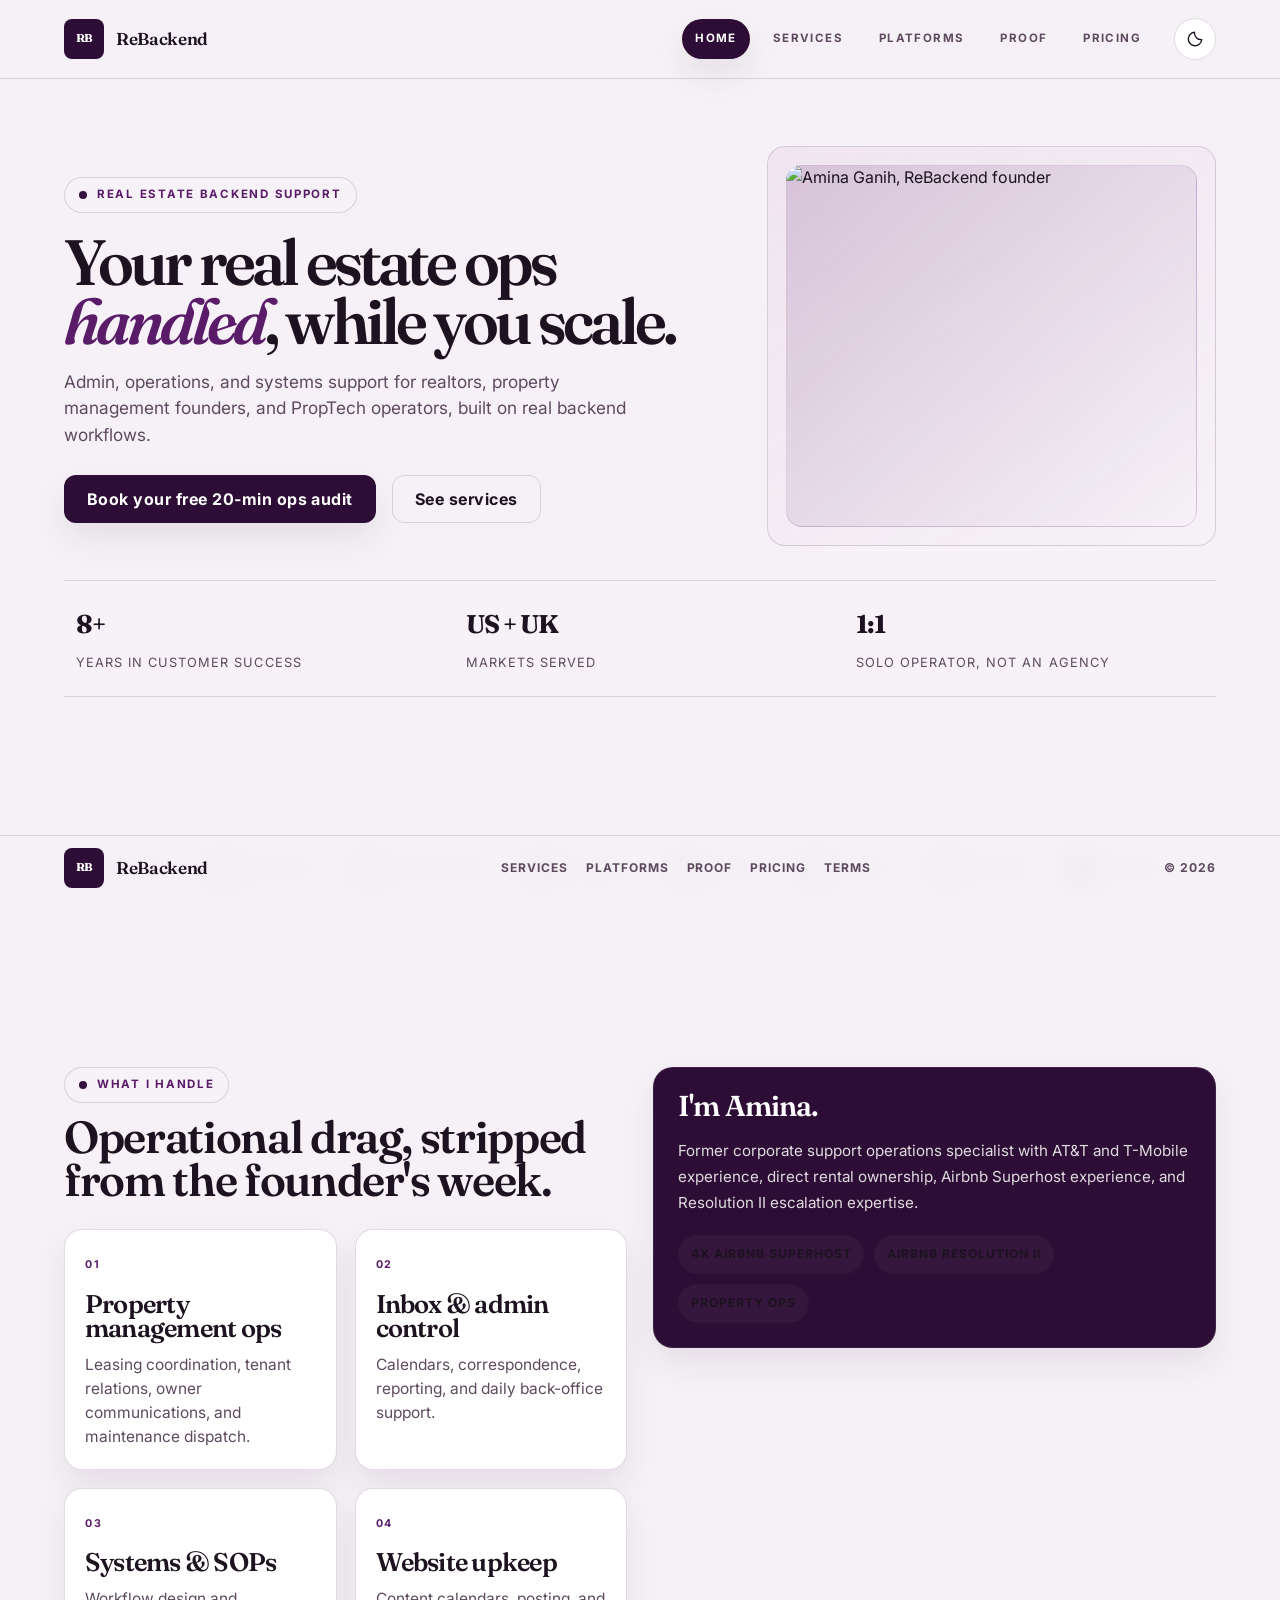
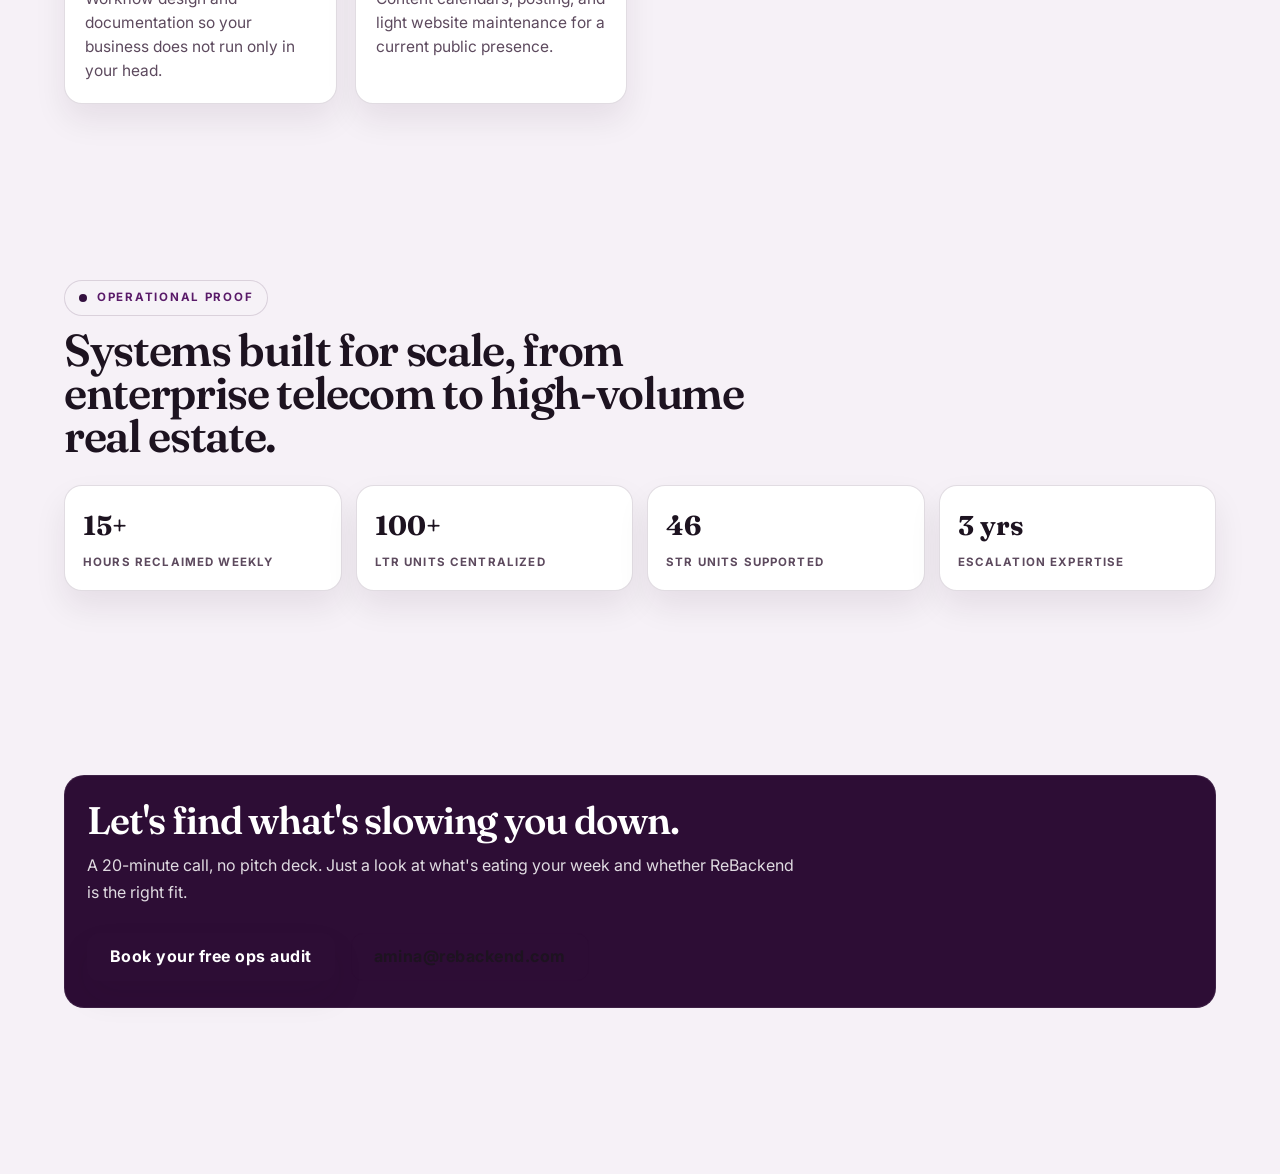
==== commit 9038b7cc: "Fix all issues: restore RB logo, freeze header/footer on mobile, fix all white-mode text contrast, t" ====
--- a/index.html
+++ b/index.html
@@ -1 +1 @@
-<!doctype html><html lang="en"><head><meta charset="utf-8"><meta name="viewport" content="width=device-width,initial-scale=1"><title>ReBackend | Real Estate Operations Support</title><meta name="description" content="Admin, operations, and systems support for real estate professionals."><link rel="preconnect" href="https://fonts.googleapis.com"><link rel="preconnect" href="https://fonts.gstatic.com" crossorigin><link href="https://fonts.googleapis.com/css2?family=Fraunces:wght@500;600;700&family=Inter:wght@400;500;600;700;800&display=swap" rel="stylesheet"><link rel="icon" href="/assets/favicon.svg"><link rel="stylesheet" href="/assets/css/global.css"></head><body><header class="site-header"><div class="nav-shell"><a class="brand" href="/" aria-label="ReBackend home"><img src="/assets/amina-photo.jpg" alt="Amina Ganih" class="brand-logo-img"><span>ReBackend</span></a><nav class="nav-links" aria-label="Primary navigation"><a class="nav-link is-active" data-nav="home" href="/">Home</a><a class="nav-link" data-nav="services" href="/services">Services</a><a class="nav-link" data-nav="platforms" href="/platforms">Platforms</a><a class="nav-link" data-nav="proof" href="/proof">Proof</a><a class="nav-link" data-nav="pricing" href="/pricing">Pricing</a></nav><button class="theme-toggle" type="button" data-theme-toggle aria-label="Switch theme"></button></div></header><main><section class="hero section"><div class="section-shell"><div class="hero-grid"><div class="hero-copy"><div class="eyebrow">Real estate backend support</div><h1>Your real estate ops <span class="accent">handled</span>, while you scale.</h1><p>Admin, operations, and systems support for realtors, property management founders, and PropTech operators, built on real backend workflows.</p><div class="hero-actions"><a class="btn btn-primary" href="https://calendly.com/amina-rebackend/30min?month=2026-09&amp;date=2026-09-01" target="_blank" rel="noopener">Book your free 20-min ops audit</a><a class="btn btn-secondary" href="/services">See services</a></div></div><div class="hero-panel" aria-label="Amina Ganih photo"><img src="/assets/amina-photo.jpg" alt="Amina Ganih, ReBackend founder" class="hero-photo"></div></div><div class="metric-row"><div class="metric"><strong>8+</strong><span>Years in customer success</span></div><div class="metric"><strong>US + UK</strong><span>Markets served</span></div><div class="metric"><strong>1:1</strong><span>Solo operator, not an agency</span></div></div></div></section><section class="section"><div class="section-shell"><div class="marquee-wrap" aria-label="Software tools supported"><div class="marquee-track"><div class="marquee-set"><div class="marquee-item"><span class="marquee-icon"><img src="https://cdn.jsdelivr.net/npm/simple-icons@v9/icons/airbnb.svg" alt="Airbnb"></span>Airbnb</div><div class="marquee-item"><span class="marquee-icon"><img src="https://cdn.jsdelivr.net/npm/simple-icons@v9/icons/hubspot.svg" alt="HubSpot"></span>HubSpot</div><div class="marquee-item"><span class="marquee-icon"><img src="https://cdn.jsdelivr.net/npm/simple-icons@v9/icons/salesforce.svg" alt="Salesforce"></span>Salesforce</div><div class="marquee-item"><span class="marquee-icon"><img src="https://cdn.jsdelivr.net/npm/simple-icons@v9/icons/zendesk.svg" alt="Zendesk"></span>Zendesk</div><div class="marquee-item"><span class="marquee-icon"><img src="https://cdn.jsdelivr.net/npm/simple-icons@v9/icons/slack.svg" alt="Slack"></span>Slack</div><div class="marquee-item"><span class="marquee-icon"><img src="https://cdn.jsdelivr.net/npm/simple-icons@v9/icons/trello.svg" alt="Trello"></span>Trello</div><div class="marquee-item"><span class="marquee-icon"><img src="https://cdn.jsdelivr.net/npm/simple-icons@v9/icons/notion.svg" alt="Notion"></span>Notion</div><div class="marquee-item"><span class="marquee-text-badge">AF</span>AppFolio</div><div class="marquee-item"><span class="marquee-text-badge">YD</span>Yardi</div><div class="marquee-item"><span class="marquee-text-badge">BZ</span>Breezeway</div></div><div class="marquee-set" aria-hidden="true"><div class="marquee-item"><span class="marquee-icon"><img src="https://cdn.jsdelivr.net/npm/simple-icons@v9/icons/airbnb.svg" alt="Airbnb"></span>Airbnb</div><div class="marquee-item"><span class="marquee-icon"><img src="https://cdn.jsdelivr.net/npm/simple-icons@v9/icons/hubspot.svg" alt="HubSpot"></span>HubSpot</div><div class="marquee-item"><span class="marquee-icon"><img src="https://cdn.jsdelivr.net/npm/simple-icons@v9/icons/salesforce.svg" alt="Salesforce"></span>Salesforce</div><div class="marquee-item"><span class="marquee-icon"><img src="https://cdn.jsdelivr.net/npm/simple-icons@v9/icons/zendesk.svg" alt="Zendesk"></span>Zendesk</div><div class="marquee-item"><span class="marquee-icon"><img src="https://cdn.jsdelivr.net/npm/simple-icons@v9/icons/slack.svg" alt="Slack"></span>Slack</div><div class="marquee-item"><span class="marquee-icon"><img src="https://cdn.jsdelivr.net/npm/simple-icons@v9/icons/trello.svg" alt="Trello"></span>Trello</div><div class="marquee-item"><span class="marquee-icon"><img src="https://cdn.jsdelivr.net/npm/simple-icons@v9/icons/notion.svg" alt="Notion"></span>Notion</div><div class="marquee-item"><span class="marquee-text-badge">AF</span>AppFolio</div><div class="marquee-item"><span class="marquee-text-badge">YD</span>Yardi</div><div class="marquee-item"><span class="marquee-text-badge">BZ</span>Breezeway</div></div></div></div></section><section class="section"><div class="section-shell"><div class="split"><div><div class="section-head"><div class="eyebrow">What I handle</div><h2>Operational drag, stripped from the founder's week.</h2></div><div class="feature-list"><article class="feature-card"><span class="feature-number">01</span><h3>Property management ops</h3><p>Leasing coordination, tenant relations, owner communications, and maintenance dispatch.</p></article><article class="feature-card"><span class="feature-number">02</span><h3>Inbox &amp; admin control</h3><p>Calendars, correspondence, reporting, and daily back-office support.</p></article><article class="feature-card"><span class="feature-number">03</span><h3>Systems &amp; SOPs</h3><p>Workflow design and documentation so your business does not run only in your head.</p></article><article class="feature-card"><span class="feature-number">04</span><h3>Website upkeep</h3><p>Content calendars, posting, and light website maintenance for a current public presence.</p></article></div></div><div class="brand-panel"><h3>I'm Amina.</h3><p>Former corporate support operations specialist with AT&amp;T and T-Mobile experience, direct rental ownership, Airbnb Superhost experience, and Resolution II escalation expertise.</p><div class="chip-row"><span class="chip">4x Airbnb Superhost</span><span class="chip">Airbnb Resolution II</span><span class="chip">Property ops</span></div></div></div></div></section><section class="section"><div class="section-shell"><div class="section-head"><div class="eyebrow">Operational proof</div><h2>Systems built for scale, from enterprise telecom to high-volume real estate.</h2></div><div class="tile-grid"><div class="tile"><strong>15+</strong><span>Hours reclaimed weekly</span></div><div class="tile"><strong>100+</strong><span>LTR units centralized</span></div><div class="tile"><strong>46</strong><span>STR units supported</span></div><div class="tile"><strong>3 yrs</strong><span>Escalation expertise</span></div></div></div></section><section class="section"><div class="section-shell"><div class="page-banner"><h2>Let's find what's slowing you down.</h2><p>A 20-minute call, no pitch deck. Just a look at what's eating your week and whether ReBackend is the right fit.</p><div class="hero-actions"><a class="btn btn-primary" href="https://calendly.com/amina-rebackend/30min?month=2026-09&amp;date=2026-09-01" target="_blank" rel="noopener">Book your free ops audit</a><a class="btn btn-secondary" href="mailto:amina@rebackend.com?subject=REBACKEND">amina@rebackend.com</a></div></div></div></section></main><footer><div class="footer-inner"><div class="brand"><span class="brand-mark">RB</span><span>ReBackend</span></div><div class="footer-links"><a href="/services">Services</a><a href="/platforms">Platforms</a><a href="/proof">Proof</a><a href="/pricing">Pricing</a><a href="/terms">Terms</a></div><div class="footer-meta">© 2026 ReBackend</div></div></footer><script src="/assets/js/app.js"></script></body></html>+<!doctype html><html lang="en"><head><meta charset="utf-8"><meta name="viewport" content="width=device-width,initial-scale=1"><title>ReBackend | Real Estate Operations Support</title><meta name="description" content="Admin, operations, and systems support for real estate professionals."><link rel="preconnect" href="https://fonts.googleapis.com"><link rel="preconnect" href="https://fonts.gstatic.com" crossorigin><link href="https://fonts.googleapis.com/css2?family=Fraunces:wght@500;600;700&family=Inter:wght@400;500;600;700;800&display=swap" rel="stylesheet"><link rel="icon" href="/assets/favicon.svg"><link rel="stylesheet" href="/assets/css/global.css"></head><body><header class="site-header"><div class="nav-shell"><a class="brand" href="/" aria-label="ReBackend home"><div class="brand-mark">RB</div><span>ReBackend</span></a><nav class="nav-links" aria-label="Primary navigation"><a class="nav-link is-active" data-nav="home" href="/">Home</a><a class="nav-link" data-nav="services" href="/services">Services</a><a class="nav-link" data-nav="platforms" href="/platforms">Platforms</a><a class="nav-link" data-nav="proof" href="/proof">Proof</a><a class="nav-link" data-nav="pricing" href="/pricing">Pricing</a></nav><button class="theme-toggle" type="button" data-theme-toggle aria-label="Switch theme"></button></div></header><main><section class="hero section"><div class="section-shell"><div class="hero-grid"><div class="hero-copy"><div class="eyebrow">Real estate backend support</div><h1>Your real estate ops <span class="accent">handled</span>, while you scale.</h1><p>Admin, operations, and systems support for realtors, property management founders, and PropTech operators, built on real backend workflows.</p><div class="hero-actions"><a class="btn btn-primary" href="https://calendly.com/amina-rebackend/30min?month=2026-09&amp;date=2026-09-01" target="_blank" rel="noopener">Book your free 20-min ops audit</a><a class="btn btn-secondary" href="/services">See services</a></div></div><div class="hero-panel" aria-label="Amina Ganih photo"><img src="/assets/amina-photo.jpg" alt="Amina Ganih, ReBackend founder" class="hero-photo"></div></div><div class="metric-row"><div class="metric"><strong>8+</strong><span>Years in customer success</span></div><div class="metric"><strong>US + UK</strong><span>Markets served</span></div><div class="metric"><strong>1:1</strong><span>Solo operator, not an agency</span></div></div></div></section><section class="section"><div class="section-shell"><div class="marquee-wrap" aria-label="Software tools supported"><div class="marquee-track"><div class="marquee-set"><div class="marquee-item"><span class="marquee-icon"><img src="https://cdn.jsdelivr.net/npm/simple-icons@v9/icons/airbnb.svg" alt="Airbnb"></span>Airbnb</div><div class="marquee-item"><span class="marquee-icon"><img src="https://cdn.jsdelivr.net/npm/simple-icons@v9/icons/hubspot.svg" alt="HubSpot"></span>HubSpot</div><div class="marquee-item"><span class="marquee-icon"><img src="https://cdn.jsdelivr.net/npm/simple-icons@v9/icons/salesforce.svg" alt="Salesforce"></span>Salesforce</div><div class="marquee-item"><span class="marquee-icon"><img src="https://cdn.jsdelivr.net/npm/simple-icons@v9/icons/zendesk.svg" alt="Zendesk"></span>Zendesk</div><div class="marquee-item"><span class="marquee-icon"><img src="https://cdn.jsdelivr.net/npm/simple-icons@v9/icons/slack.svg" alt="Slack"></span>Slack</div><div class="marquee-item"><span class="marquee-icon"><img src="https://cdn.jsdelivr.net/npm/simple-icons@v9/icons/trello.svg" alt="Trello"></span>Trello</div><div class="marquee-item"><span class="marquee-icon"><img src="https://cdn.jsdelivr.net/npm/simple-icons@v9/icons/notion.svg" alt="Notion"></span>Notion</div><div class="marquee-item"><span class="marquee-text-badge">AF</span>AppFolio</div><div class="marquee-item"><span class="marquee-text-badge">YD</span>Yardi</div><div class="marquee-item"><span class="marquee-text-badge">BZ</span>Breezeway</div></div><div class="marquee-set" aria-hidden="true"><div class="marquee-item"><span class="marquee-icon"><img src="https://cdn.jsdelivr.net/npm/simple-icons@v9/icons/airbnb.svg" alt="Airbnb"></span>Airbnb</div><div class="marquee-item"><span class="marquee-icon"><img src="https://cdn.jsdelivr.net/npm/simple-icons@v9/icons/hubspot.svg" alt="HubSpot"></span>HubSpot</div><div class="marquee-item"><span class="marquee-icon"><img src="https://cdn.jsdelivr.net/npm/simple-icons@v9/icons/salesforce.svg" alt="Salesforce"></span>Salesforce</div><div class="marquee-item"><span class="marquee-icon"><img src="https://cdn.jsdelivr.net/npm/simple-icons@v9/icons/zendesk.svg" alt="Zendesk"></span>Zendesk</div><div class="marquee-item"><span class="marquee-icon"><img src="https://cdn.jsdelivr.net/npm/simple-icons@v9/icons/slack.svg" alt="Slack"></span>Slack</div><div class="marquee-item"><span class="marquee-icon"><img src="https://cdn.jsdelivr.net/npm/simple-icons@v9/icons/trello.svg" alt="Trello"></span>Trello</div><div class="marquee-item"><span class="marquee-icon"><img src="https://cdn.jsdelivr.net/npm/simple-icons@v9/icons/notion.svg" alt="Notion"></span>Notion</div><div class="marquee-item"><span class="marquee-text-badge">AF</span>AppFolio</div><div class="marquee-item"><span class="marquee-text-badge">YD</span>Yardi</div><div class="marquee-item"><span class="marquee-text-badge">BZ</span>Breezeway</div></div></div></div></section><section class="section"><div class="section-shell"><div class="split"><div><div class="section-head"><div class="eyebrow">What I handle</div><h2>Operational drag, stripped from the founder's week.</h2></div><div class="feature-list"><article class="feature-card"><span class="feature-number">01</span><h3>Property management ops</h3><p>Leasing coordination, tenant relations, owner communications, and maintenance dispatch.</p></article><article class="feature-card"><span class="feature-number">02</span><h3>Inbox &amp; admin control</h3><p>Calendars, correspondence, reporting, and daily back-office support.</p></article><article class="feature-card"><span class="feature-number">03</span><h3>Systems &amp; SOPs</h3><p>Workflow design and documentation so your business does not run only in your head.</p></article><article class="feature-card"><span class="feature-number">04</span><h3>Website upkeep</h3><p>Content calendars, posting, and light website maintenance for a current public presence.</p></article></div></div><div class="brand-panel"><h3>I'm Amina.</h3><p>Former corporate support operations specialist with AT&amp;T and T-Mobile experience, direct rental ownership, Airbnb Superhost experience, and Resolution II escalation expertise.</p><div class="chip-row"><span class="chip">4x Airbnb Superhost</span><span class="chip">Airbnb Resolution II</span><span class="chip">Property ops</span></div></div></div></div></section><section class="section"><div class="section-shell"><div class="section-head"><div class="eyebrow">Operational proof</div><h2>Systems built for scale, from enterprise telecom to high-volume real estate.</h2></div><div class="tile-grid"><div class="tile"><strong>15+</strong><span>Hours reclaimed weekly</span></div><div class="tile"><strong>100+</strong><span>LTR units centralized</span></div><div class="tile"><strong>46</strong><span>STR units supported</span></div><div class="tile"><strong>3 yrs</strong><span>Escalation expertise</span></div></div></div></section><section class="section"><div class="section-shell"><div class="page-banner"><h2>Let's find what's slowing you down.</h2><p>A 20-minute call, no pitch deck. Just a look at what's eating your week and whether ReBackend is the right fit.</p><div class="hero-actions"><a class="btn btn-primary" href="https://calendly.com/amina-rebackend/30min?month=2026-09&amp;date=2026-09-01" target="_blank" rel="noopener">Book your free ops audit</a><a class="btn btn-secondary" href="mailto:amina@rebackend.com?subject=REBACKEND">amina@rebackend.com</a></div></div></div></section></main><footer><div class="footer-inner"><div class="brand"><div class="brand-mark">RB</div><span>ReBackend</span></div><div class="footer-links"><a href="/services">Services</a><a href="/platforms">Platforms</a><a href="/proof">Proof</a><a href="/pricing">Pricing</a><a href="/terms">Terms</a></div><div class="footer-meta">© 2026</div></div></footer><script src="/assets/js/app.js"></script></body></html>
--- a/assets/css/global.css
+++ b/assets/css/global.css
@@ -52,6 +52,9 @@
   -webkit-font-smoothing: antialiased;
   text-rendering: optimizeLegibility;
   transition: background 0.2s ease, color 0.2s ease;
+  display: flex;
+  flex-direction: column;
+  min-height: 100vh;
 }
 
 img {
@@ -90,10 +93,12 @@
   letter-spacing: -0.03em;
   line-height: 0.95;
   font-weight: 600;
+  color: var(--text-primary);
 }
 
 p {
   margin: 0;
+  color: var(--text-primary);
 }
 
 ul,
@@ -113,19 +118,24 @@
   top: 0;
   left: 0;
   right: 0;
-  z-index: 40;
-  background: rgba(246, 241, 247, 0.95);
+  z-index: 50;
+  background: rgba(246, 241, 247, 0.96);
   backdrop-filter: blur(12px);
   border-bottom: 1px solid var(--border-color);
   transition: background 0.2s ease, border-color 0.2s ease;
 }
 
 html[data-theme="dark"] .site-header {
-  background: rgba(19, 13, 26, 0.95);
+  background: rgba(19, 13, 26, 0.96);
 }
 
 body {
   padding-top: var(--header-height);
+  padding-bottom: var(--header-height);
+}
+
+main {
+  flex: 1;
 }
 
 .nav-shell {
@@ -148,11 +158,12 @@
   font-weight: 600;
   letter-spacing: -0.02em;
   color: var(--text-primary);
+  text-decoration: none;
 }
 
 .brand-mark {
-  width: 30px;
-  height: 30px;
+  width: 40px;
+  height: 40px;
   border-radius: 8px;
   background: var(--bg-strong);
   color: #fff;
@@ -161,6 +172,7 @@
   font-size: 0.72rem;
   font-weight: 700;
   letter-spacing: -0.06em;
+  flex-shrink: 0;
 }
 
 .brand-logo-img {
@@ -169,6 +181,7 @@
   border-radius: 8px;
   object-fit: cover;
   display: block;
+  flex-shrink: 0;
 }
 
 .nav-links {
@@ -192,6 +205,7 @@
   font-weight: 700;
   color: var(--text-secondary);
   transition: color 0.2s ease, border-color 0.2s ease, background 0.2s ease, transform 0.2s ease;
+  text-decoration: none;
 }
 
 .nav-link:hover {
@@ -218,6 +232,7 @@
   place-items: center;
   transition: transform 0.15s ease, border-color 0.15s ease;
   flex-shrink: 0;
+  padding: 0;
 }
 
 .theme-toggle:hover {
@@ -291,6 +306,7 @@
   letter-spacing: -0.06em;
   margin: 20px 0 18px;
   max-width: 760px;
+  color: var(--text-primary);
 }
 
 .hero h1 .accent {
@@ -322,8 +338,9 @@
   letter-spacing: 0.03em;
   border: 1px solid transparent;
   border-radius: 12px;
-  transition: transform 0.2s ease, background 0.2s ease, border-color 0.2s ease;
-  color: var(--text-primary);
+  transition: transform 0.2s ease, background 0.2s ease, border-color 0.2s ease, color 0.2s ease;
+  color: var(--text-primary);
+  text-decoration: none;
 }
 
 .btn:hover {
@@ -533,7 +550,7 @@
 }
 
 .brand-panel p {
-  color: rgba(255, 255, 255, 0.82);
+  color: rgba(255, 255, 255, 0.85);
   font-size: 0.95rem;
   line-height: 1.7;
 }
@@ -884,26 +901,38 @@
 }
 
 .page-banner p {
-  color: rgba(255, 255, 255, 0.8);
+  color: rgba(255, 255, 255, 0.85);
   max-width: 720px;
   line-height: 1.7;
 }
 
 footer {
-  padding: 32px 0 60px;
+  position: fixed;
+  bottom: 0;
+  left: 0;
+  right: 0;
+  z-index: 40;
+  padding: 12px 0;
+  background: rgba(246, 241, 247, 0.96);
+  backdrop-filter: blur(12px);
+  border-top: 1px solid var(--border-color);
+  transition: background 0.2s ease, border-color 0.2s ease;
+}
+
+html[data-theme="dark"] footer {
+  background: rgba(19, 13, 26, 0.96);
 }
 
 .footer-inner {
   width: min(var(--container), calc(100vw - 48px));
   margin: 0 auto;
   padding: 0 24px;
-  border-top: 1px solid var(--border-color);
-  padding-top: 18px;
   display: flex;
   align-items: center;
   justify-content: space-between;
   gap: 16px;
   flex-wrap: wrap;
+  min-height: auto;
 }
 
 .footer-meta {
@@ -923,11 +952,13 @@
   letter-spacing: 0.08em;
   text-transform: uppercase;
   font-weight: 700;
+  margin: 0;
 }
 
 .footer-links a {
   transition: color 0.2s ease;
   color: var(--text-secondary);
+  text-decoration: none;
 }
 
 .footer-links a:hover {
@@ -967,6 +998,11 @@
 }
 
 @media (max-width: 760px) {
+  body {
+    padding-top: var(--header-height);
+    padding-bottom: calc(var(--header-height) + 20px);
+  }
+
   .nav-shell,
   .section-shell {
     width: min(var(--container), calc(100vw - 28px));
@@ -1001,6 +1037,19 @@
 
   .section {
     padding: 64px 0;
+  }
+
+  footer {
+    padding: 8px 0;
+  }
+
+  .footer-inner {
+    padding: 8px 14px;
+  }
+
+  .footer-links {
+    gap: 10px;
+    font-size: 0.65rem;
   }
 }
 
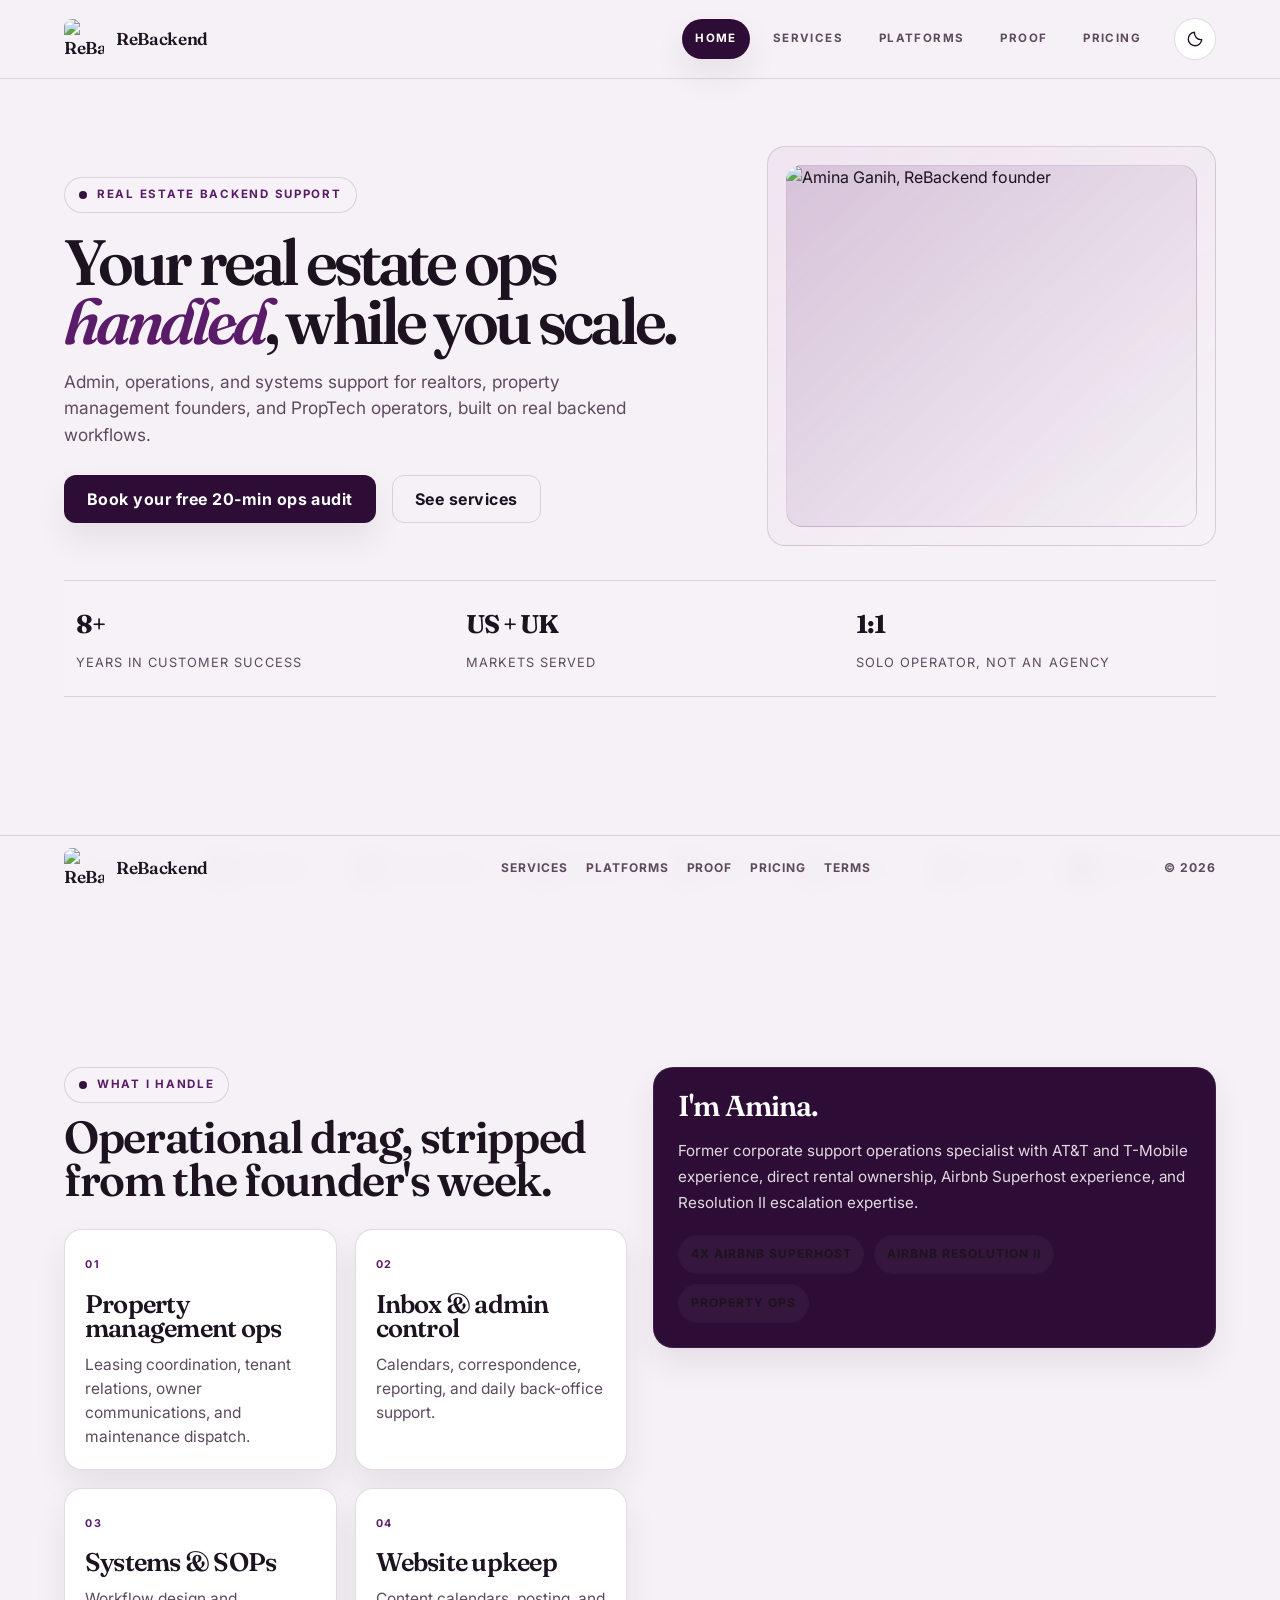
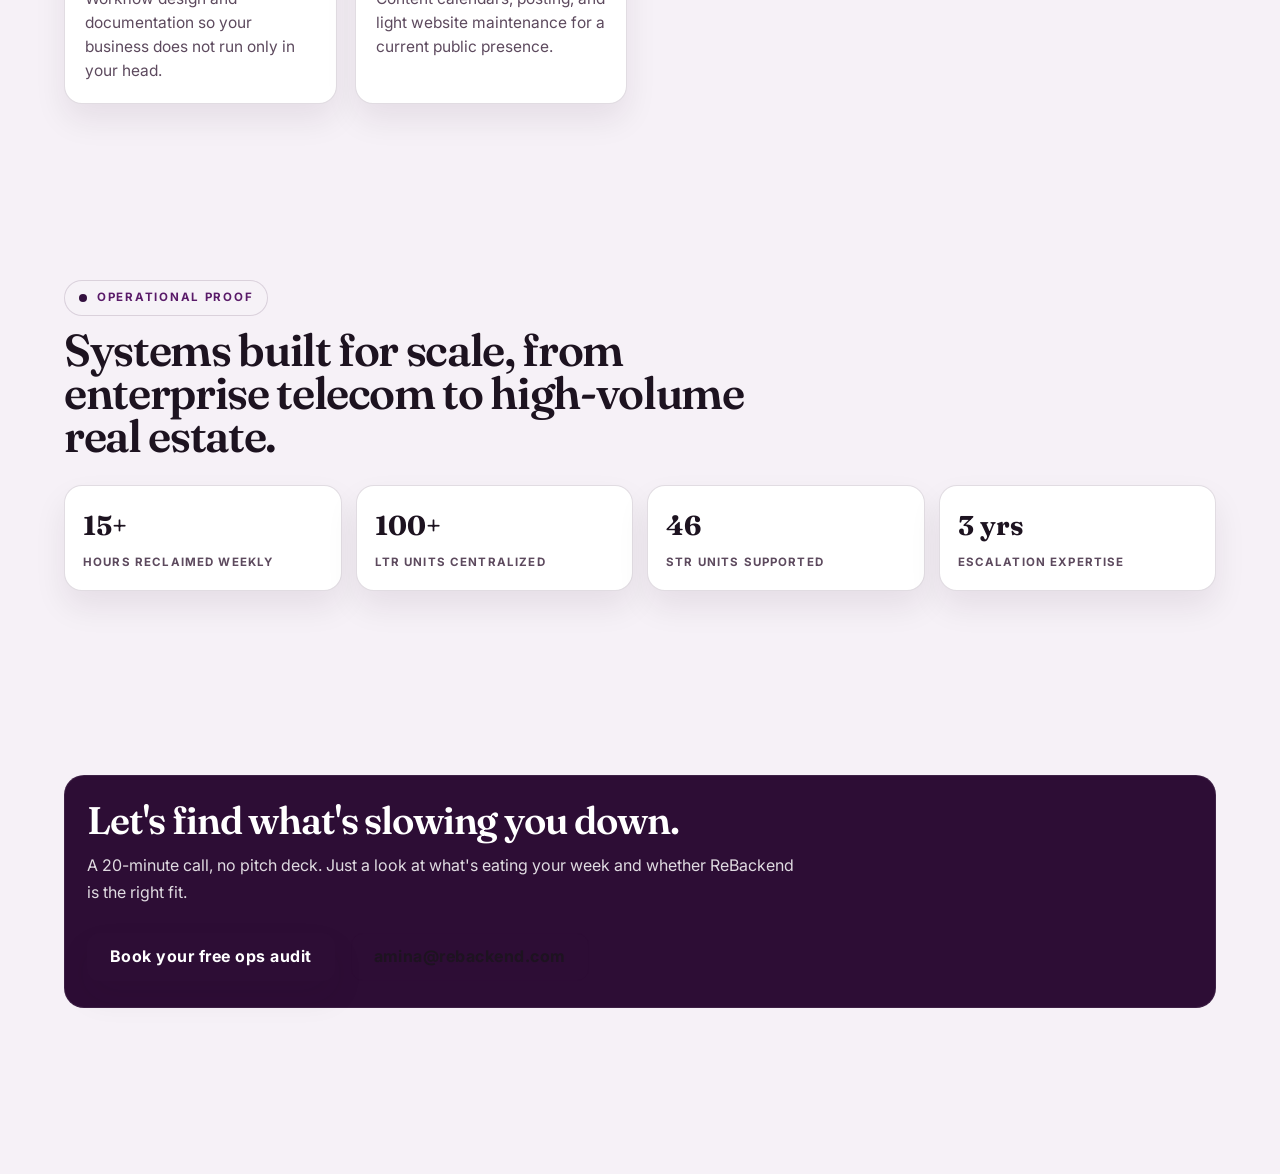
==== commit 7aaa725d: "Add files via upload" ====
--- a/index.html
+++ b/index.html
@@ -1 +1 @@
-<!doctype html><html lang="en"><head><meta charset="utf-8"><meta name="viewport" content="width=device-width,initial-scale=1"><title>ReBackend | Real Estate Operations Support</title><meta name="description" content="Admin, operations, and systems support for real estate professionals."><link rel="preconnect" href="https://fonts.googleapis.com"><link rel="preconnect" href="https://fonts.gstatic.com" crossorigin><link href="https://fonts.googleapis.com/css2?family=Fraunces:wght@500;600;700&family=Inter:wght@400;500;600;700;800&display=swap" rel="stylesheet"><link rel="icon" href="/assets/favicon.svg"><link rel="stylesheet" href="/assets/css/global.css"></head><body><header class="site-header"><div class="nav-shell"><a class="brand" href="/" aria-label="ReBackend home"><div class="brand-mark">RB</div><span>ReBackend</span></a><nav class="nav-links" aria-label="Primary navigation"><a class="nav-link is-active" data-nav="home" href="/">Home</a><a class="nav-link" data-nav="services" href="/services">Services</a><a class="nav-link" data-nav="platforms" href="/platforms">Platforms</a><a class="nav-link" data-nav="proof" href="/proof">Proof</a><a class="nav-link" data-nav="pricing" href="/pricing">Pricing</a></nav><button class="theme-toggle" type="button" data-theme-toggle aria-label="Switch theme"></button></div></header><main><section class="hero section"><div class="section-shell"><div class="hero-grid"><div class="hero-copy"><div class="eyebrow">Real estate backend support</div><h1>Your real estate ops <span class="accent">handled</span>, while you scale.</h1><p>Admin, operations, and systems support for realtors, property management founders, and PropTech operators, built on real backend workflows.</p><div class="hero-actions"><a class="btn btn-primary" href="https://calendly.com/amina-rebackend/30min?month=2026-09&amp;date=2026-09-01" target="_blank" rel="noopener">Book your free 20-min ops audit</a><a class="btn btn-secondary" href="/services">See services</a></div></div><div class="hero-panel" aria-label="Amina Ganih photo"><img src="/assets/amina-photo.jpg" alt="Amina Ganih, ReBackend founder" class="hero-photo"></div></div><div class="metric-row"><div class="metric"><strong>8+</strong><span>Years in customer success</span></div><div class="metric"><strong>US + UK</strong><span>Markets served</span></div><div class="metric"><strong>1:1</strong><span>Solo operator, not an agency</span></div></div></div></section><section class="section"><div class="section-shell"><div class="marquee-wrap" aria-label="Software tools supported"><div class="marquee-track"><div class="marquee-set"><div class="marquee-item"><span class="marquee-icon"><img src="https://cdn.jsdelivr.net/npm/simple-icons@v9/icons/airbnb.svg" alt="Airbnb"></span>Airbnb</div><div class="marquee-item"><span class="marquee-icon"><img src="https://cdn.jsdelivr.net/npm/simple-icons@v9/icons/hubspot.svg" alt="HubSpot"></span>HubSpot</div><div class="marquee-item"><span class="marquee-icon"><img src="https://cdn.jsdelivr.net/npm/simple-icons@v9/icons/salesforce.svg" alt="Salesforce"></span>Salesforce</div><div class="marquee-item"><span class="marquee-icon"><img src="https://cdn.jsdelivr.net/npm/simple-icons@v9/icons/zendesk.svg" alt="Zendesk"></span>Zendesk</div><div class="marquee-item"><span class="marquee-icon"><img src="https://cdn.jsdelivr.net/npm/simple-icons@v9/icons/slack.svg" alt="Slack"></span>Slack</div><div class="marquee-item"><span class="marquee-icon"><img src="https://cdn.jsdelivr.net/npm/simple-icons@v9/icons/trello.svg" alt="Trello"></span>Trello</div><div class="marquee-item"><span class="marquee-icon"><img src="https://cdn.jsdelivr.net/npm/simple-icons@v9/icons/notion.svg" alt="Notion"></span>Notion</div><div class="marquee-item"><span class="marquee-text-badge">AF</span>AppFolio</div><div class="marquee-item"><span class="marquee-text-badge">YD</span>Yardi</div><div class="marquee-item"><span class="marquee-text-badge">BZ</span>Breezeway</div></div><div class="marquee-set" aria-hidden="true"><div class="marquee-item"><span class="marquee-icon"><img src="https://cdn.jsdelivr.net/npm/simple-icons@v9/icons/airbnb.svg" alt="Airbnb"></span>Airbnb</div><div class="marquee-item"><span class="marquee-icon"><img src="https://cdn.jsdelivr.net/npm/simple-icons@v9/icons/hubspot.svg" alt="HubSpot"></span>HubSpot</div><div class="marquee-item"><span class="marquee-icon"><img src="https://cdn.jsdelivr.net/npm/simple-icons@v9/icons/salesforce.svg" alt="Salesforce"></span>Salesforce</div><div class="marquee-item"><span class="marquee-icon"><img src="https://cdn.jsdelivr.net/npm/simple-icons@v9/icons/zendesk.svg" alt="Zendesk"></span>Zendesk</div><div class="marquee-item"><span class="marquee-icon"><img src="https://cdn.jsdelivr.net/npm/simple-icons@v9/icons/slack.svg" alt="Slack"></span>Slack</div><div class="marquee-item"><span class="marquee-icon"><img src="https://cdn.jsdelivr.net/npm/simple-icons@v9/icons/trello.svg" alt="Trello"></span>Trello</div><div class="marquee-item"><span class="marquee-icon"><img src="https://cdn.jsdelivr.net/npm/simple-icons@v9/icons/notion.svg" alt="Notion"></span>Notion</div><div class="marquee-item"><span class="marquee-text-badge">AF</span>AppFolio</div><div class="marquee-item"><span class="marquee-text-badge">YD</span>Yardi</div><div class="marquee-item"><span class="marquee-text-badge">BZ</span>Breezeway</div></div></div></div></section><section class="section"><div class="section-shell"><div class="split"><div><div class="section-head"><div class="eyebrow">What I handle</div><h2>Operational drag, stripped from the founder's week.</h2></div><div class="feature-list"><article class="feature-card"><span class="feature-number">01</span><h3>Property management ops</h3><p>Leasing coordination, tenant relations, owner communications, and maintenance dispatch.</p></article><article class="feature-card"><span class="feature-number">02</span><h3>Inbox &amp; admin control</h3><p>Calendars, correspondence, reporting, and daily back-office support.</p></article><article class="feature-card"><span class="feature-number">03</span><h3>Systems &amp; SOPs</h3><p>Workflow design and documentation so your business does not run only in your head.</p></article><article class="feature-card"><span class="feature-number">04</span><h3>Website upkeep</h3><p>Content calendars, posting, and light website maintenance for a current public presence.</p></article></div></div><div class="brand-panel"><h3>I'm Amina.</h3><p>Former corporate support operations specialist with AT&amp;T and T-Mobile experience, direct rental ownership, Airbnb Superhost experience, and Resolution II escalation expertise.</p><div class="chip-row"><span class="chip">4x Airbnb Superhost</span><span class="chip">Airbnb Resolution II</span><span class="chip">Property ops</span></div></div></div></div></section><section class="section"><div class="section-shell"><div class="section-head"><div class="eyebrow">Operational proof</div><h2>Systems built for scale, from enterprise telecom to high-volume real estate.</h2></div><div class="tile-grid"><div class="tile"><strong>15+</strong><span>Hours reclaimed weekly</span></div><div class="tile"><strong>100+</strong><span>LTR units centralized</span></div><div class="tile"><strong>46</strong><span>STR units supported</span></div><div class="tile"><strong>3 yrs</strong><span>Escalation expertise</span></div></div></div></section><section class="section"><div class="section-shell"><div class="page-banner"><h2>Let's find what's slowing you down.</h2><p>A 20-minute call, no pitch deck. Just a look at what's eating your week and whether ReBackend is the right fit.</p><div class="hero-actions"><a class="btn btn-primary" href="https://calendly.com/amina-rebackend/30min?month=2026-09&amp;date=2026-09-01" target="_blank" rel="noopener">Book your free ops audit</a><a class="btn btn-secondary" href="mailto:amina@rebackend.com?subject=REBACKEND">amina@rebackend.com</a></div></div></div></section></main><footer><div class="footer-inner"><div class="brand"><div class="brand-mark">RB</div><span>ReBackend</span></div><div class="footer-links"><a href="/services">Services</a><a href="/platforms">Platforms</a><a href="/proof">Proof</a><a href="/pricing">Pricing</a><a href="/terms">Terms</a></div><div class="footer-meta">© 2026</div></div></footer><script src="/assets/js/app.js"></script></body></html>+<!doctype html><html lang="en"><head><meta charset="utf-8"><meta name="viewport" content="width=device-width,initial-scale=1"><title>ReBackend | Real Estate Operations Support</title><meta name="description" content="Admin, operations, and systems support for real estate professionals."><link rel="preconnect" href="https://fonts.googleapis.com"><link rel="preconnect" href="https://fonts.gstatic.com" crossorigin><link href="https://fonts.googleapis.com/css2?family=Fraunces:wght@500;600;700&family=Inter:wght@400;500;600;700;800&display=swap" rel="stylesheet"><link rel="icon" href="/assets/favicon.ico"><link rel="stylesheet" href="/assets/css/global.css"></head><body><header class="site-header"><div class="nav-shell"><a class="brand" href="/" aria-label="ReBackend home"><img src="/assets/logo.png" alt="ReBackend logo" class="brand-logo-img"><span>ReBackend</span></a><nav class="nav-links" aria-label="Primary navigation"><a class="nav-link is-active" data-nav="home" href="/">Home</a><a class="nav-link" data-nav="services" href="/services">Services</a><a class="nav-link" data-nav="platforms" href="/platforms">Platforms</a><a class="nav-link" data-nav="proof" href="/proof">Proof</a><a class="nav-link" data-nav="pricing" href="/pricing">Pricing</a></nav><button class="theme-toggle" type="button" data-theme-toggle aria-label="Switch theme"></button></div></header><main><section class="hero section"><div class="section-shell"><div class="hero-grid"><div class="hero-copy"><div class="eyebrow">Real estate backend support</div><h1>Your real estate ops <span class="accent">handled</span>, while you scale.</h1><p>Admin, operations, and systems support for realtors, property management founders, and PropTech operators, built on real backend workflows.</p><div class="hero-actions"><a class="btn btn-primary" href="https://calendly.com/amina-rebackend/30min?month=2026-09&amp;date=2026-09-01" target="_blank" rel="noopener">Book your free 20-min ops audit</a><a class="btn btn-secondary" href="/services">See services</a></div></div><div class="hero-panel" aria-label="Amina Ganih photo"><img src="/assets/amina-photo.jpg" alt="Amina Ganih, ReBackend founder" class="hero-photo"></div></div><div class="metric-row"><div class="metric"><strong>8+</strong><span>Years in customer success</span></div><div class="metric"><strong>US + UK</strong><span>Markets served</span></div><div class="metric"><strong>1:1</strong><span>Solo operator, not an agency</span></div></div></div></section><section class="section"><div class="section-shell"><div class="marquee-wrap" aria-label="Software tools supported"><div class="marquee-track"><div class="marquee-set"><div class="marquee-item"><span class="marquee-icon"><img src="https://cdn.jsdelivr.net/npm/simple-icons@v9/icons/airbnb.svg" alt="Airbnb"></span>Airbnb</div><div class="marquee-item"><span class="marquee-icon"><img src="https://cdn.jsdelivr.net/npm/simple-icons@v9/icons/hubspot.svg" alt="HubSpot"></span>HubSpot</div><div class="marquee-item"><span class="marquee-icon"><img src="https://cdn.jsdelivr.net/npm/simple-icons@v9/icons/salesforce.svg" alt="Salesforce"></span>Salesforce</div><div class="marquee-item"><span class="marquee-icon"><img src="https://cdn.jsdelivr.net/npm/simple-icons@v9/icons/zendesk.svg" alt="Zendesk"></span>Zendesk</div><div class="marquee-item"><span class="marquee-icon"><img src="https://cdn.jsdelivr.net/npm/simple-icons@v9/icons/slack.svg" alt="Slack"></span>Slack</div><div class="marquee-item"><span class="marquee-icon"><img src="https://cdn.jsdelivr.net/npm/simple-icons@v9/icons/trello.svg" alt="Trello"></span>Trello</div><div class="marquee-item"><span class="marquee-icon"><img src="https://cdn.jsdelivr.net/npm/simple-icons@v9/icons/notion.svg" alt="Notion"></span>Notion</div><div class="marquee-item"><span class="marquee-text-badge">AF</span>AppFolio</div><div class="marquee-item"><span class="marquee-text-badge">YD</span>Yardi</div><div class="marquee-item"><span class="marquee-text-badge">BZ</span>Breezeway</div></div><div class="marquee-set" aria-hidden="true"><div class="marquee-item"><span class="marquee-icon"><img src="https://cdn.jsdelivr.net/npm/simple-icons@v9/icons/airbnb.svg" alt="Airbnb"></span>Airbnb</div><div class="marquee-item"><span class="marquee-icon"><img src="https://cdn.jsdelivr.net/npm/simple-icons@v9/icons/hubspot.svg" alt="HubSpot"></span>HubSpot</div><div class="marquee-item"><span class="marquee-icon"><img src="https://cdn.jsdelivr.net/npm/simple-icons@v9/icons/salesforce.svg" alt="Salesforce"></span>Salesforce</div><div class="marquee-item"><span class="marquee-icon"><img src="https://cdn.jsdelivr.net/npm/simple-icons@v9/icons/zendesk.svg" alt="Zendesk"></span>Zendesk</div><div class="marquee-item"><span class="marquee-icon"><img src="https://cdn.jsdelivr.net/npm/simple-icons@v9/icons/slack.svg" alt="Slack"></span>Slack</div><div class="marquee-item"><span class="marquee-icon"><img src="https://cdn.jsdelivr.net/npm/simple-icons@v9/icons/trello.svg" alt="Trello"></span>Trello</div><div class="marquee-item"><span class="marquee-icon"><img src="https://cdn.jsdelivr.net/npm/simple-icons@v9/icons/notion.svg" alt="Notion"></span>Notion</div><div class="marquee-item"><span class="marquee-text-badge">AF</span>AppFolio</div><div class="marquee-item"><span class="marquee-text-badge">YD</span>Yardi</div><div class="marquee-item"><span class="marquee-text-badge">BZ</span>Breezeway</div></div></div></div></section><section class="section"><div class="section-shell"><div class="split"><div><div class="section-head"><div class="eyebrow">What I handle</div><h2>Operational drag, stripped from the founder's week.</h2></div><div class="feature-list"><article class="feature-card"><span class="feature-number">01</span><h3>Property management ops</h3><p>Leasing coordination, tenant relations, owner communications, and maintenance dispatch.</p></article><article class="feature-card"><span class="feature-number">02</span><h3>Inbox &amp; admin control</h3><p>Calendars, correspondence, reporting, and daily back-office support.</p></article><article class="feature-card"><span class="feature-number">03</span><h3>Systems &amp; SOPs</h3><p>Workflow design and documentation so your business does not run only in your head.</p></article><article class="feature-card"><span class="feature-number">04</span><h3>Website upkeep</h3><p>Content calendars, posting, and light website maintenance for a current public presence.</p></article></div></div><div class="brand-panel"><h3>I'm Amina.</h3><p>Former corporate support operations specialist with AT&amp;T and T-Mobile experience, direct rental ownership, Airbnb Superhost experience, and Resolution II escalation expertise.</p><div class="chip-row"><span class="chip">4x Airbnb Superhost</span><span class="chip">Airbnb Resolution II</span><span class="chip">Property ops</span></div></div></div></div></section><section class="section"><div class="section-shell"><div class="section-head"><div class="eyebrow">Operational proof</div><h2>Systems built for scale, from enterprise telecom to high-volume real estate.</h2></div><div class="tile-grid"><div class="tile"><strong>15+</strong><span>Hours reclaimed weekly</span></div><div class="tile"><strong>100+</strong><span>LTR units centralized</span></div><div class="tile"><strong>46</strong><span>STR units supported</span></div><div class="tile"><strong>3 yrs</strong><span>Escalation expertise</span></div></div></div></section><section class="section"><div class="section-shell"><div class="page-banner"><h2>Let's find what's slowing you down.</h2><p>A 20-minute call, no pitch deck. Just a look at what's eating your week and whether ReBackend is the right fit.</p><div class="hero-actions"><a class="btn btn-primary" href="https://calendly.com/amina-rebackend/30min?month=2026-09&amp;date=2026-09-01" target="_blank" rel="noopener">Book your free ops audit</a><a class="btn btn-secondary" href="mailto:amina@rebackend.com?subject=REBACKEND">amina@rebackend.com</a></div></div></div></section></main><footer><div class="footer-inner"><div class="brand"><img src="/assets/logo.png" alt="ReBackend logo" class="brand-logo-img"><span>ReBackend</span></div><div class="footer-links"><a href="/services">Services</a><a href="/platforms">Platforms</a><a href="/proof">Proof</a><a href="/pricing">Pricing</a><a href="/terms">Terms</a></div><div class="footer-meta">© 2026</div></div></footer><script src="/assets/js/app.js"></script></body></html>
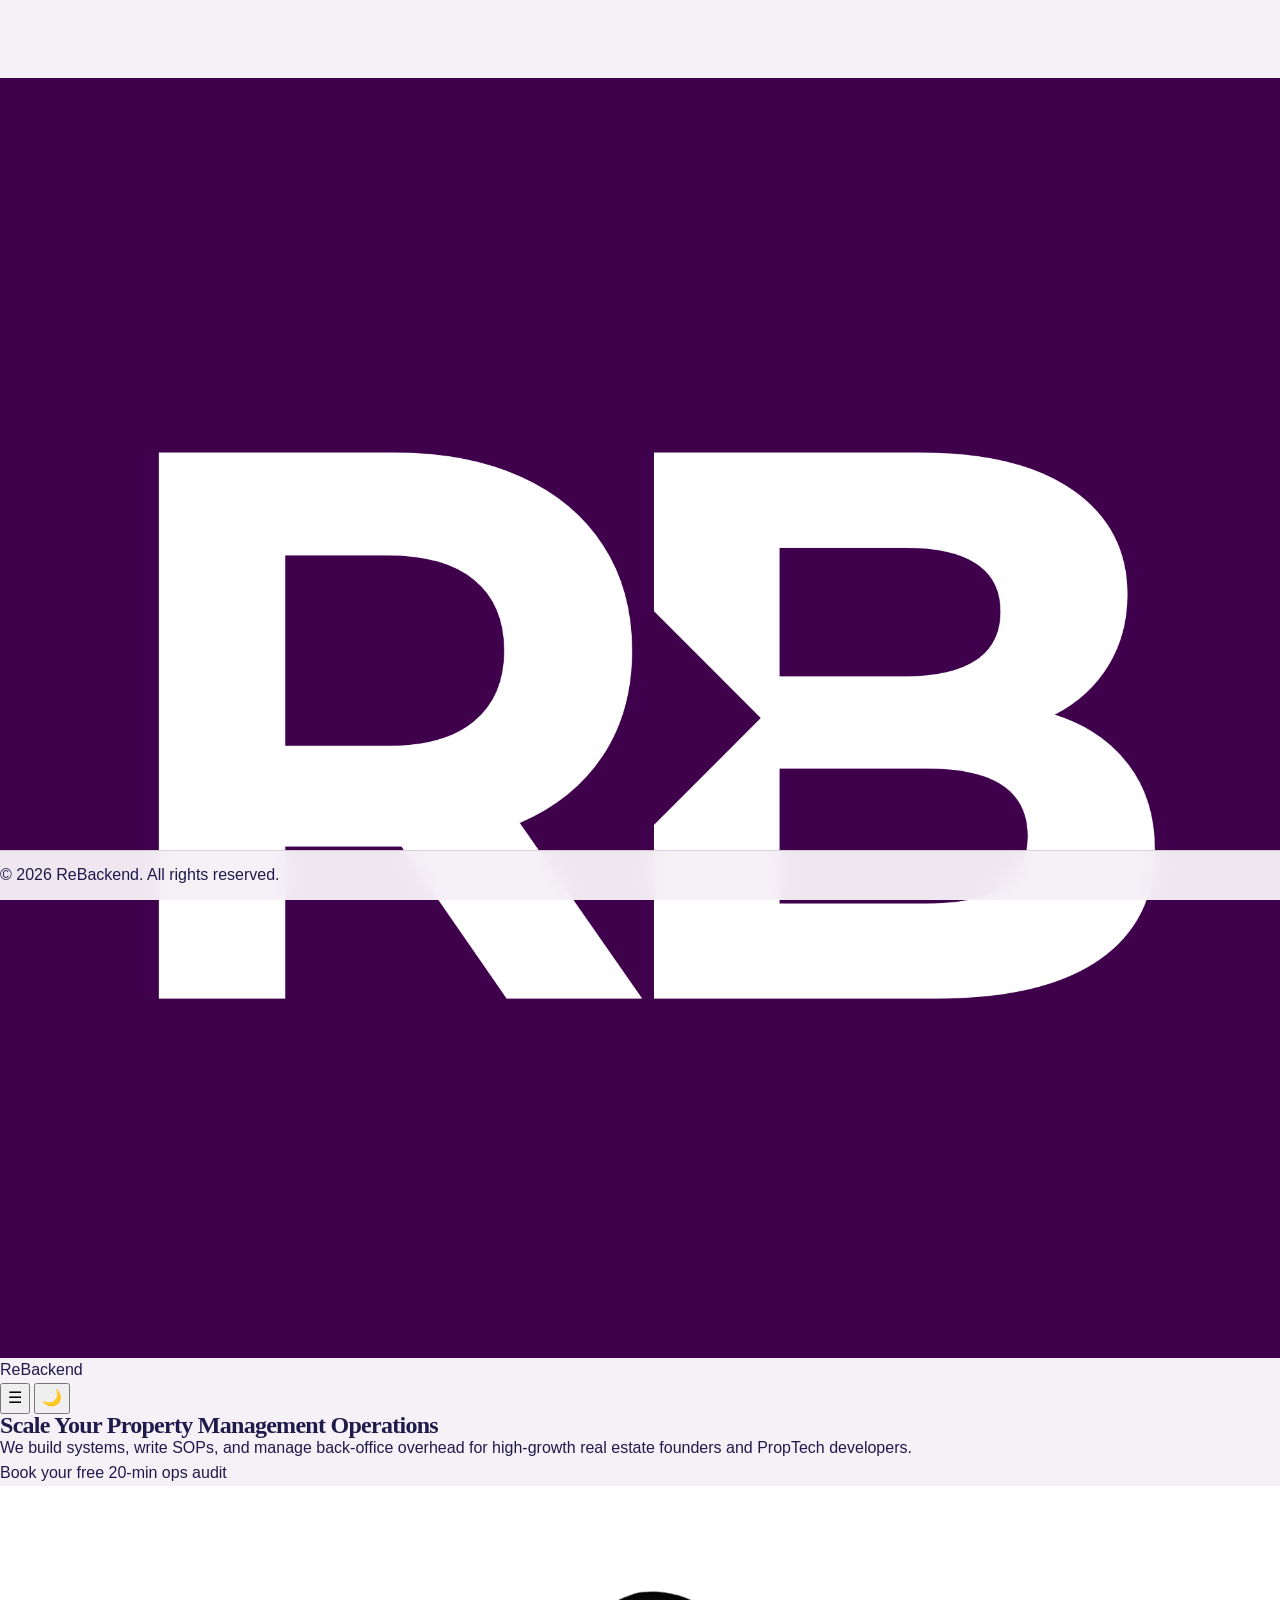
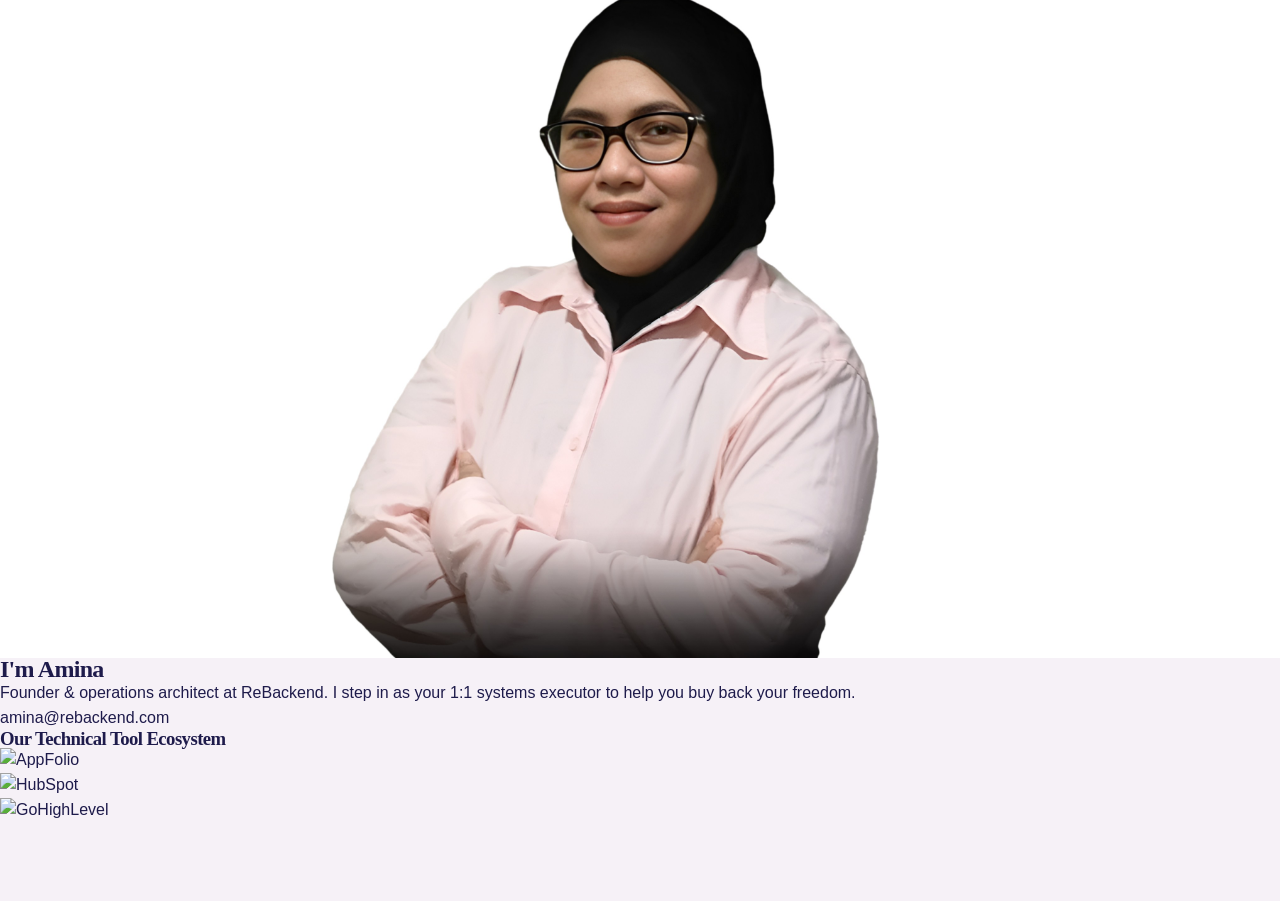
==== commit 86089d7b: "Revise index.html for branding and content update Updated the content and structure of the index.htm" ====
--- a/index.html
+++ b/index.html
@@ -1 +1,81 @@
-<!doctype html><html lang="en"><head><meta charset="utf-8"><meta name="viewport" content="width=device-width,initial-scale=1"><title>ReBackend | Real Estate Operations Support</title><meta name="description" content="Admin, operations, and systems support for real estate professionals."><link rel="preconnect" href="https://fonts.googleapis.com"><link rel="preconnect" href="https://fonts.gstatic.com" crossorigin><link href="https://fonts.googleapis.com/css2?family=Fraunces:wght@500;600;700&family=Inter:wght@400;500;600;700;800&display=swap" rel="stylesheet"><link rel="icon" href="/assets/favicon.ico"><link rel="stylesheet" href="/assets/css/global.css"></head><body><header class="site-header"><div class="nav-shell"><a class="brand" href="/" aria-label="ReBackend home"><img src="/assets/logo.png" alt="ReBackend logo" class="brand-logo-img"><span>ReBackend</span></a><nav class="nav-links" aria-label="Primary navigation"><a class="nav-link is-active" data-nav="home" href="/">Home</a><a class="nav-link" data-nav="services" href="/services">Services</a><a class="nav-link" data-nav="platforms" href="/platforms">Platforms</a><a class="nav-link" data-nav="proof" href="/proof">Proof</a><a class="nav-link" data-nav="pricing" href="/pricing">Pricing</a></nav><button class="theme-toggle" type="button" data-theme-toggle aria-label="Switch theme"></button></div></header><main><section class="hero section"><div class="section-shell"><div class="hero-grid"><div class="hero-copy"><div class="eyebrow">Real estate backend support</div><h1>Your real estate ops <span class="accent">handled</span>, while you scale.</h1><p>Admin, operations, and systems support for realtors, property management founders, and PropTech operators, built on real backend workflows.</p><div class="hero-actions"><a class="btn btn-primary" href="https://calendly.com/amina-rebackend/30min?month=2026-09&amp;date=2026-09-01" target="_blank" rel="noopener">Book your free 20-min ops audit</a><a class="btn btn-secondary" href="/services">See services</a></div></div><div class="hero-panel" aria-label="Amina Ganih photo"><img src="/assets/amina-photo.jpg" alt="Amina Ganih, ReBackend founder" class="hero-photo"></div></div><div class="metric-row"><div class="metric"><strong>8+</strong><span>Years in customer success</span></div><div class="metric"><strong>US + UK</strong><span>Markets served</span></div><div class="metric"><strong>1:1</strong><span>Solo operator, not an agency</span></div></div></div></section><section class="section"><div class="section-shell"><div class="marquee-wrap" aria-label="Software tools supported"><div class="marquee-track"><div class="marquee-set"><div class="marquee-item"><span class="marquee-icon"><img src="https://cdn.jsdelivr.net/npm/simple-icons@v9/icons/airbnb.svg" alt="Airbnb"></span>Airbnb</div><div class="marquee-item"><span class="marquee-icon"><img src="https://cdn.jsdelivr.net/npm/simple-icons@v9/icons/hubspot.svg" alt="HubSpot"></span>HubSpot</div><div class="marquee-item"><span class="marquee-icon"><img src="https://cdn.jsdelivr.net/npm/simple-icons@v9/icons/salesforce.svg" alt="Salesforce"></span>Salesforce</div><div class="marquee-item"><span class="marquee-icon"><img src="https://cdn.jsdelivr.net/npm/simple-icons@v9/icons/zendesk.svg" alt="Zendesk"></span>Zendesk</div><div class="marquee-item"><span class="marquee-icon"><img src="https://cdn.jsdelivr.net/npm/simple-icons@v9/icons/slack.svg" alt="Slack"></span>Slack</div><div class="marquee-item"><span class="marquee-icon"><img src="https://cdn.jsdelivr.net/npm/simple-icons@v9/icons/trello.svg" alt="Trello"></span>Trello</div><div class="marquee-item"><span class="marquee-icon"><img src="https://cdn.jsdelivr.net/npm/simple-icons@v9/icons/notion.svg" alt="Notion"></span>Notion</div><div class="marquee-item"><span class="marquee-text-badge">AF</span>AppFolio</div><div class="marquee-item"><span class="marquee-text-badge">YD</span>Yardi</div><div class="marquee-item"><span class="marquee-text-badge">BZ</span>Breezeway</div></div><div class="marquee-set" aria-hidden="true"><div class="marquee-item"><span class="marquee-icon"><img src="https://cdn.jsdelivr.net/npm/simple-icons@v9/icons/airbnb.svg" alt="Airbnb"></span>Airbnb</div><div class="marquee-item"><span class="marquee-icon"><img src="https://cdn.jsdelivr.net/npm/simple-icons@v9/icons/hubspot.svg" alt="HubSpot"></span>HubSpot</div><div class="marquee-item"><span class="marquee-icon"><img src="https://cdn.jsdelivr.net/npm/simple-icons@v9/icons/salesforce.svg" alt="Salesforce"></span>Salesforce</div><div class="marquee-item"><span class="marquee-icon"><img src="https://cdn.jsdelivr.net/npm/simple-icons@v9/icons/zendesk.svg" alt="Zendesk"></span>Zendesk</div><div class="marquee-item"><span class="marquee-icon"><img src="https://cdn.jsdelivr.net/npm/simple-icons@v9/icons/slack.svg" alt="Slack"></span>Slack</div><div class="marquee-item"><span class="marquee-icon"><img src="https://cdn.jsdelivr.net/npm/simple-icons@v9/icons/trello.svg" alt="Trello"></span>Trello</div><div class="marquee-item"><span class="marquee-icon"><img src="https://cdn.jsdelivr.net/npm/simple-icons@v9/icons/notion.svg" alt="Notion"></span>Notion</div><div class="marquee-item"><span class="marquee-text-badge">AF</span>AppFolio</div><div class="marquee-item"><span class="marquee-text-badge">YD</span>Yardi</div><div class="marquee-item"><span class="marquee-text-badge">BZ</span>Breezeway</div></div></div></div></section><section class="section"><div class="section-shell"><div class="split"><div><div class="section-head"><div class="eyebrow">What I handle</div><h2>Operational drag, stripped from the founder's week.</h2></div><div class="feature-list"><article class="feature-card"><span class="feature-number">01</span><h3>Property management ops</h3><p>Leasing coordination, tenant relations, owner communications, and maintenance dispatch.</p></article><article class="feature-card"><span class="feature-number">02</span><h3>Inbox &amp; admin control</h3><p>Calendars, correspondence, reporting, and daily back-office support.</p></article><article class="feature-card"><span class="feature-number">03</span><h3>Systems &amp; SOPs</h3><p>Workflow design and documentation so your business does not run only in your head.</p></article><article class="feature-card"><span class="feature-number">04</span><h3>Website upkeep</h3><p>Content calendars, posting, and light website maintenance for a current public presence.</p></article></div></div><div class="brand-panel"><h3>I'm Amina.</h3><p>Former corporate support operations specialist with AT&amp;T and T-Mobile experience, direct rental ownership, Airbnb Superhost experience, and Resolution II escalation expertise.</p><div class="chip-row"><span class="chip">4x Airbnb Superhost</span><span class="chip">Airbnb Resolution II</span><span class="chip">Property ops</span></div></div></div></div></section><section class="section"><div class="section-shell"><div class="section-head"><div class="eyebrow">Operational proof</div><h2>Systems built for scale, from enterprise telecom to high-volume real estate.</h2></div><div class="tile-grid"><div class="tile"><strong>15+</strong><span>Hours reclaimed weekly</span></div><div class="tile"><strong>100+</strong><span>LTR units centralized</span></div><div class="tile"><strong>46</strong><span>STR units supported</span></div><div class="tile"><strong>3 yrs</strong><span>Escalation expertise</span></div></div></div></section><section class="section"><div class="section-shell"><div class="page-banner"><h2>Let's find what's slowing you down.</h2><p>A 20-minute call, no pitch deck. Just a look at what's eating your week and whether ReBackend is the right fit.</p><div class="hero-actions"><a class="btn btn-primary" href="https://calendly.com/amina-rebackend/30min?month=2026-09&amp;date=2026-09-01" target="_blank" rel="noopener">Book your free ops audit</a><a class="btn btn-secondary" href="mailto:amina@rebackend.com?subject=REBACKEND">amina@rebackend.com</a></div></div></div></section></main><footer><div class="footer-inner"><div class="brand"><img src="/assets/logo.png" alt="ReBackend logo" class="brand-logo-img"><span>ReBackend</span></div><div class="footer-links"><a href="/services">Services</a><a href="/platforms">Platforms</a><a href="/proof">Proof</a><a href="/pricing">Pricing</a><a href="/terms">Terms</a></div><div class="footer-meta">© 2026</div></div></footer><script src="/assets/js/app.js"></script></body></html>+<!DOCTYPE html>
+<html lang="en">
+  <head>
+    <meta charset="UTF-8" />
+    <meta name="viewport" content="width=device-width, initial-scale=1.0" />
+    <title>ReBackend | Strategic Operations Partner</title>
+
+    <link rel="icon" type="image/x-icon" href="assets/favicon.ico" />
+    <link rel="stylesheet" href="assets/css/global.css" />
+  </head>
+
+  <body>
+    <header>
+      <a href="index.html" class="logo-container">
+        <img src="assets/logo.png" alt="ReBackend Logo" />
+        <span class="brand-name">ReBackend</span>
+      </a>
+
+      <nav class="nav-controls" aria-label="Page controls">
+        <button
+          class="menu-toggle"
+          type="button"
+          aria-label="Open navigation menu"
+          aria-expanded="false"
+        >
+          ☰
+        </button>
+        <button
+          id="theme-toggle"
+          type="button"
+          aria-label="Toggle color theme"
+        >
+          🌙
+        </button>
+      </nav>
+    </header>
+
+    <main>
+      <section class="hero-section" id="audit">
+        <h1>Scale Your Property Management Operations</h1>
+        <p>
+          We build systems, write SOPs, and manage back-office overhead for
+          high-growth real estate founders and PropTech developers.
+        </p>
+        <a href="#audit" class="cta-button">
+          Book your free 20-min ops audit
+        </a>
+      </section>
+
+      <section class="founder-section">
+        <div class="portrait-box">
+          <img src="assets/amina-photo.jpg" alt="Amina Ganih" />
+        </div>
+
+        <div class="amina-container">
+          <h2>I'm Amina</h2>
+          <p>
+            Founder &amp; operations architect at ReBackend. I step in as your
+            1:1 systems executor to help you buy back your freedom.
+          </p>
+          <a href="mailto:amina@rebackend.com" class="email-text">
+            amina@rebackend.com
+          </a>
+        </div>
+      </section>
+
+      <section class="tool-stack-container">
+        <h3>Our Technical Tool Ecosystem</h3>
+        <div class="software-icons">
+          <img src="assets/img/appfolio.png" alt="AppFolio" />
+          <img src="assets/img/hubspot.png" alt="HubSpot" />
+          <img src="assets/img/ghl.png" alt="GoHighLevel" />
+        </div>
+      </section>
+    </main>
+
+    <footer>
+      <p>&copy; 2026 ReBackend. All rights reserved.</p>
+    </footer>
+  </body>
+</html>
--- a/assets/css/global.css
+++ b/assets/css/global.css
@@ -2,8 +2,8 @@
   --bg-primary: #f6f1f7;
   --bg-secondary: #efe4ef;
   --bg-strong: #2d0d35;
-  --text-primary: #1d1320;
-  --text-secondary: #5d4a5e;
+  --text-primary: #1e1b4b;
+  --text-secondary: #4b4566;
   --border-color: rgba(45, 13, 53, 0.14);
   --card-bg: #ffffff;
   --marquee-blend: rgba(255, 255, 255, 0.7);
@@ -1068,4 +1068,50 @@
   .tool-card {
     transition: none;
   }
-}+
+/* ========================================================
+   REBACKEND UNIVERSAL ACCESSIBILITY & BOUNDS OVERRIDE ENGINE
+   ======================================================= */
+
+/* ── 1. PORTRAIT IMAGE BOUNDING BOX STABILIZATION ── */
+img[src*="amina"], .profile-photo, .profile-image, [class*="portrait"] img, [class*="profile"] img, .about-image img, .founder-image img {
+  width: 100% !important;
+  height: 100% !important;
+  min-height: 420px !important;
+  max-height: 580px !important;
+  object-fit: cover !important;        /* Prevents portrait from getting squished or distorted */
+  object-position: center top !important;  /* Centers facial features perfectly inside the crop box */
+  border-radius: 16px !important;     /* Smooth geometric dashboard borders matching interior2 layout */
+  display: block !important;
+  margin: 0 auto !important;           /* Centers image inside its desktop column layout */
+}
+
+/* ── 2. WHITE MODE RESOLUTION: HIGH-CONTRAST TYPOGRAPHY ── */
+html:not([data-theme="dark"]) h1, html:not([data-theme="dark"]) h2, html:not([data-theme="dark"]) h3, html:not([data-theme="dark"]) p, html:not([data-theme="dark"]) span, html:not([data-theme="dark"]) li, html:not([data-theme="dark"]) a,
+body:not(.dark):not(.dark-mode) h1, body:not(.dark):not(.dark-mode) h2, body:not(.dark):not(.dark-mode) h3, body:not(.dark):not(.dark-mode) p, body:not(.dark):not(.dark-mode) span, body:not(.dark):not(.dark-mode) li, body:not(.dark):not(.dark-mode) a,
+.light h1, .light h2, .light h3, .light p, .light span, .light li, .light-mode h1, .light-mode h2, .light-mode h3, .light-mode p {
+  color: #111827 !important; /* Forces solid black/charcoal visibility across all text on white screens */
+}
+
+/* ── 3. WHITE MODE SPECIALIZED EMAIL STRING LOCK ── */
+html:not([data-theme="dark"]) a[href^="mailto:"], html:not([data-theme="dark"]) .email-text,
+body:not(.dark):not(.dark-mode) a[href^="mailto:"], body:not(.dark):not(.dark-mode) .email-text,
+.light a[href^="mailto:"], .light-mode a[href^="mailto:"] {
+  color: #1e1b4b !important; /* Premium Dark Navy Brand Contrast Highlight */
+  text-decoration: underline !important;
+  opacity: 1 !important;
+}
+
+/* ── 4. STRICT LIGHT THEME ASSET LOGO PRESERVATION ── */
+html:not([data-theme="dark"]) .tool-stack img, html:not([data-theme="dark"]) .tool-card img, html:not([data-theme="dark"]) .software-icons img,
+body:not(.dark):not(.dark-mode) .tool-stack img, body:not(.dark):not(.dark-mode) .tool-card img, body:not(.dark):not(.dark-mode) .software-icons img {
+  filter: none !important; /* Keeps software icons dark and legible on light canvases */
+  opacity: 1 !important;
+}
+
+/* ── 5. BULLETPROOF DARK THEME LOGO OVERRIDES (FORCES WHITE SILHOUETTES) ── */
+html[data-theme="dark"] .tool-stack img, html[data-theme="dark"] .tool-card img, html[data-theme="dark"] .software-icons img,
+body.dark img, body.dark-mode img, [data-theme="dark"] img, .tool-card img, .tool-stack img, .software-icons img {
+  filter: invert(1) brightness(2) contrast(1.2) !important; /* Flips dark logos into clean white silhouettes against dark backgrounds */
+  opacity: 0.95 !important;
+}
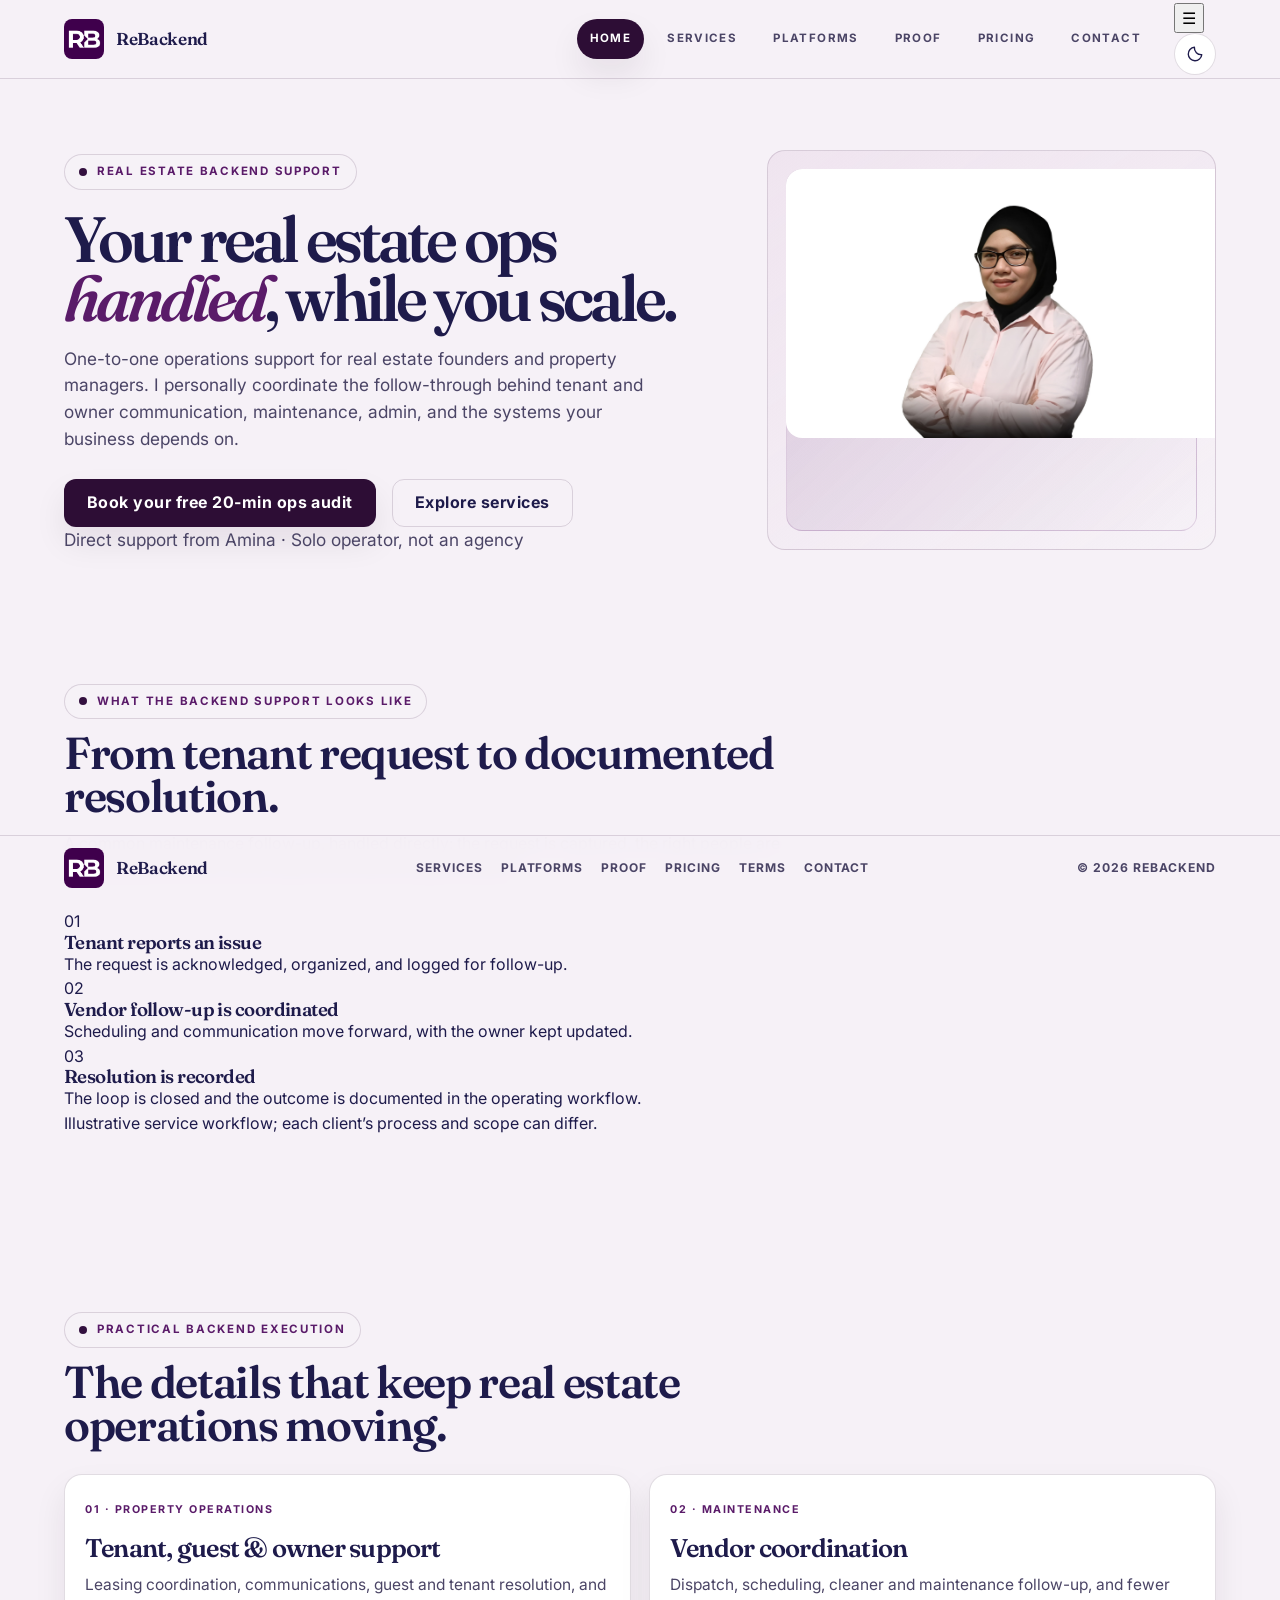
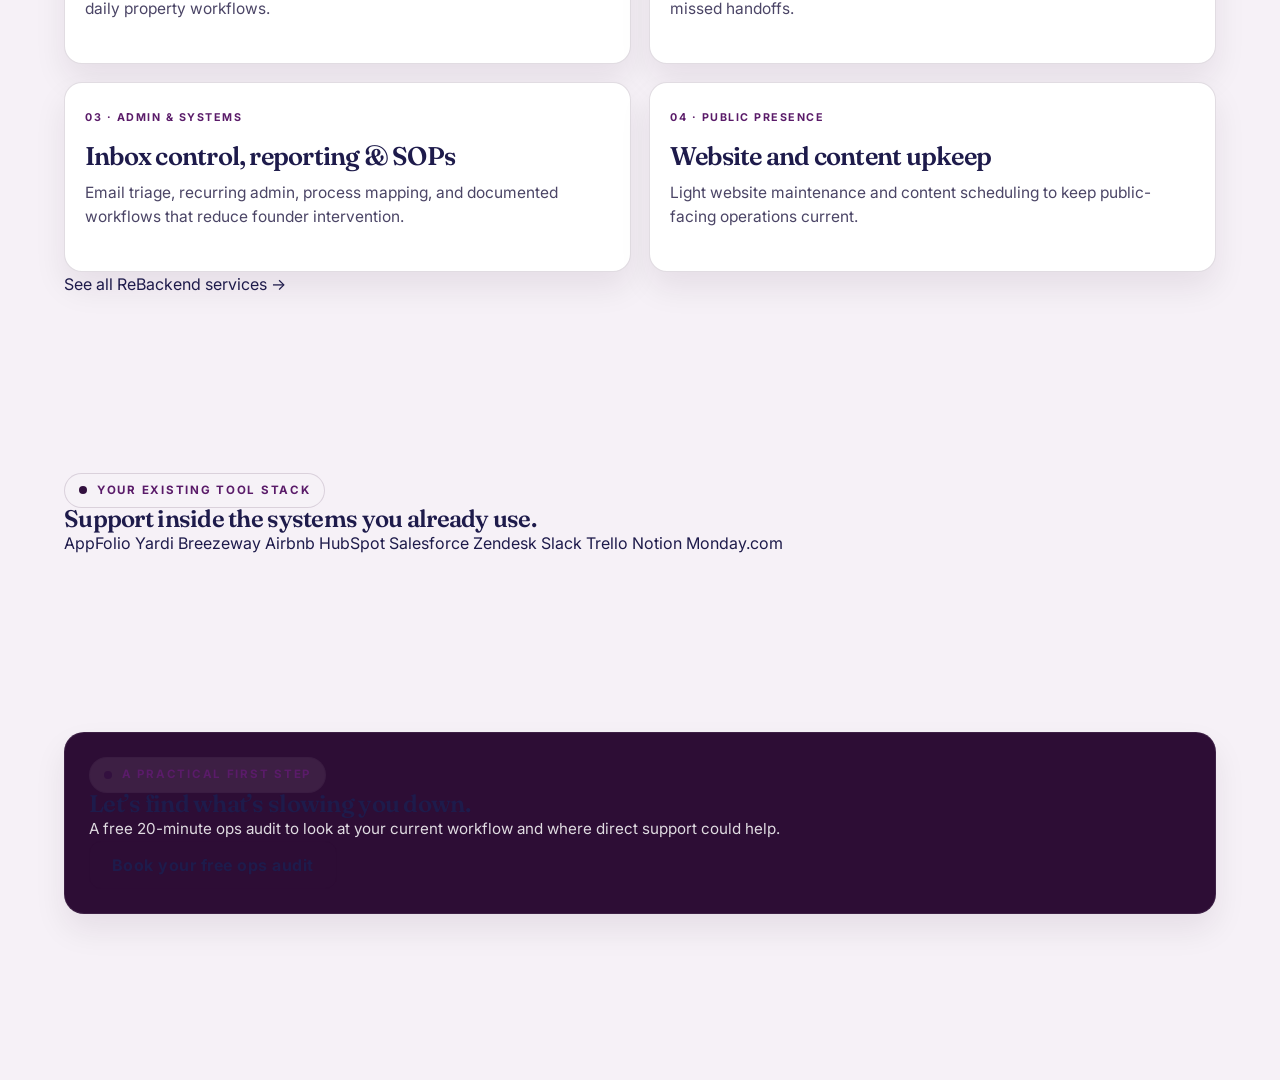
==== commit 315de056: "Add files via upload" ====
--- a/index.html
+++ b/index.html
@@ -1,81 +1,357 @@
-<!DOCTYPE html>
-<html lang="en">
-  <head>
-    <meta charset="UTF-8" />
-    <meta name="viewport" content="width=device-width, initial-scale=1.0" />
-    <title>ReBackend | Strategic Operations Partner</title>
-
-    <link rel="icon" type="image/x-icon" href="assets/favicon.ico" />
-    <link rel="stylesheet" href="assets/css/global.css" />
-  </head>
-
-  <body>
-    <header>
-      <a href="index.html" class="logo-container">
-        <img src="assets/logo.png" alt="ReBackend Logo" />
-        <span class="brand-name">ReBackend</span>
-      </a>
-
-      <nav class="nav-controls" aria-label="Page controls">
-        <button
-          class="menu-toggle"
-          type="button"
-          aria-label="Open navigation menu"
-          aria-expanded="false"
-        >
-          ☰
-        </button>
-        <button
-          id="theme-toggle"
-          type="button"
-          aria-label="Toggle color theme"
-        >
-          🌙
-        </button>
-      </nav>
-    </header>
-
-    <main>
-      <section class="hero-section" id="audit">
-        <h1>Scale Your Property Management Operations</h1>
-        <p>
-          We build systems, write SOPs, and manage back-office overhead for
-          high-growth real estate founders and PropTech developers.
-        </p>
-        <a href="#audit" class="cta-button">
-          Book your free 20-min ops audit
-        </a>
-      </section>
-
-      <section class="founder-section">
-        <div class="portrait-box">
-          <img src="assets/amina-photo.jpg" alt="Amina Ganih" />
-        </div>
-
-        <div class="amina-container">
-          <h2>I'm Amina</h2>
-          <p>
-            Founder &amp; operations architect at ReBackend. I step in as your
-            1:1 systems executor to help you buy back your freedom.
-          </p>
-          <a href="mailto:amina@rebackend.com" class="email-text">
-            amina@rebackend.com
-          </a>
-        </div>
-      </section>
-
-      <section class="tool-stack-container">
-        <h3>Our Technical Tool Ecosystem</h3>
-        <div class="software-icons">
-          <img src="assets/img/appfolio.png" alt="AppFolio" />
-          <img src="assets/img/hubspot.png" alt="HubSpot" />
-          <img src="assets/img/ghl.png" alt="GoHighLevel" />
-        </div>
-      </section>
-    </main>
-
-    <footer>
-      <p>&copy; 2026 ReBackend. All rights reserved.</p>
-    </footer>
-  </body>
-</html>
+<!doctype html>
+<html lang="en">
+  <head>
+    <meta charset="utf-8" />
+    <meta name="viewport" content="width=device-width, initial-scale=1" />
+    <meta name="theme-color" content="#2d0d35" />
+    <title>
+      ReBackend | Strategic Operations Partner
+    </title>
+    <meta
+      name="description"
+      content="One-to-one real estate operations support for property managers, founders, and PropTech operators."
+    />
+    <link rel="preconnect" href="https://fonts.googleapis.com" />
+    <link rel="preconnect" href="https://fonts.gstatic.com" crossorigin />
+    <link
+      href="https://fonts.googleapis.com/css2?family=Fraunces:wght@500;600;700&family=Inter:wght@400;500;600;700;800&display=swap"
+      rel="stylesheet"
+    />
+    <link rel="icon" type="image/x-icon" href="/favicon.ico?v=20260928" />
+    <link rel="stylesheet" href="/assets/css/global.css?v=20260928-mobile-footer2" />
+  </head>
+  <body>
+    <header class="site-header">
+      <div class="nav-shell">
+        <a class="brand" href="/" aria-label="ReBackend home">
+          <img src="/assets/logo.png" alt="" class="brand-logo-img" />
+          <span>
+            ReBackend
+          </span>
+        </a>
+        <nav class="nav-links" id="primary-navigation" aria-label="Primary navigation">
+          <a class="nav-link" data-nav="home" href="/">
+            Home
+          </a>
+          <a class="nav-link" data-nav="services" href="/services">
+            Services
+          </a>
+          <a class="nav-link" data-nav="platforms" href="/platforms">
+            Platforms
+          </a>
+          <a class="nav-link" data-nav="proof" href="/proof">
+            Proof
+          </a>
+          <a class="nav-link" data-nav="pricing" href="/pricing">
+            Pricing
+          </a>
+          <a class="nav-link" data-nav="contact" href="/contact">
+            Contact
+          </a>
+        </nav>
+        <div class="nav-controls">
+          <button
+            class="menu-toggle"
+            type="button"
+            data-menu-toggle
+            aria-label="Open navigation menu"
+            aria-controls="primary-navigation"
+            aria-expanded="false"
+          >
+            <span aria-hidden="true">
+              ☰
+            </span>
+          </button>
+          <button
+            class="theme-toggle"
+            type="button"
+            data-theme-toggle
+            aria-label="Switch theme"
+          >
+          </button>
+        </div>
+      </div>
+    </header>
+    <main>
+      <section class="section hero home-hero">
+        <div class="section-shell">
+          <div class="hero-grid">
+            <div class="hero-copy">
+              <div class="eyebrow online-indicator">
+                Real estate backend support
+              </div>
+              <h1>Your real estate ops <span class="accent">handled</span>, while you scale.</h1>
+              <p>
+                One-to-one operations support for real estate founders and property managers.
+                I personally coordinate the follow-through behind tenant and owner communication,
+                maintenance, admin, and the systems your business depends on.
+              </p>
+              <div class="hero-actions">
+                <a
+                  class="btn btn-primary"
+                  href="https://calendly.com/amina-rebackend/30min"
+                  target="_blank"
+                  rel="noopener noreferrer"
+                >
+                  Book your free 20-min ops audit
+                </a>
+                <a class="btn btn-secondary" href="/services">
+                  Explore services
+                </a>
+              </div>
+              <p class="hero-note">
+                Direct support from Amina · Solo operator, not an agency
+              </p>
+            </div>
+            <div class="hero-panel founder-photo-panel" data-tilt>
+              <img
+                class="hero-photo"
+                src="/assets/amina-photo.jpg"
+                alt="Amina Ganih, ReBackend founder and operations architect"
+                fetchpriority="high"
+              />
+              <div class="photo-caption">
+                <strong>
+                  Amina Ganih
+                </strong>
+                <span>
+                  Founder &amp; operations architect
+                </span>
+              </div>
+              <span class="photo-tag">
+                1:1 operator support
+              </span>
+            </div>
+          </div>
+        </div>
+      </section>
+      <section class="section workflow-section" aria-labelledby="workflow-title">
+        <div class="section-shell">
+          <div class="section-head workflow-heading">
+            <div class="eyebrow">
+              What the backend support looks like
+            </div>
+            <h2 id="workflow-title">
+              From tenant request to documented resolution.
+            </h2>
+            <p>
+              A common maintenance follow-up, handled directly: the request is captured,
+              the right people are coordinated, and the owner stays informed through closeout.
+            </p>
+          </div>
+          <ol class="workflow-track" aria-label="Example tenant maintenance workflow">
+            <li class="workflow-step">
+              <span class="workflow-icon" aria-hidden="true">
+                01
+              </span>
+              <h3>
+                Tenant reports an issue
+              </h3>
+              <p>
+                The request is acknowledged, organized, and logged for follow-up.
+              </p>
+            </li>
+            <li class="workflow-step">
+              <span class="workflow-icon" aria-hidden="true">
+                02
+              </span>
+              <h3>
+                Vendor follow-up is coordinated
+              </h3>
+              <p>
+                Scheduling and communication move forward, with the owner kept updated.
+              </p>
+            </li>
+            <li class="workflow-step">
+              <span class="workflow-icon" aria-hidden="true">
+                03
+              </span>
+              <h3>
+                Resolution is recorded
+              </h3>
+              <p>
+                The loop is closed and the outcome is documented in the operating workflow.
+              </p>
+            </li>
+          </ol>
+          <p class="workflow-caption">
+            Illustrative service workflow; each client’s process and scope can differ.
+          </p>
+        </div>
+      </section>
+      <section class="section home-services" aria-labelledby="home-services-title">
+        <div class="section-shell">
+          <div class="section-head">
+            <div class="eyebrow">
+              Practical backend execution
+            </div>
+            <h2 id="home-services-title">
+              The details that keep real estate operations moving.
+            </h2>
+          </div>
+          <div class="feature-list home-feature-list">
+            <article class="feature-card">
+              <div class="feature-number">
+                01 · Property operations
+              </div>
+              <h3>
+                Tenant, guest &amp; owner support
+              </h3>
+              <p>
+                Leasing coordination, communications, guest and tenant resolution, and daily property workflows.
+              </p>
+            </article>
+            <article class="feature-card">
+              <div class="feature-number">
+                02 · Maintenance
+              </div>
+              <h3>
+                Vendor coordination
+              </h3>
+              <p>
+                Dispatch, scheduling, cleaner and maintenance follow-up, and fewer missed handoffs.
+              </p>
+            </article>
+            <article class="feature-card">
+              <div class="feature-number">
+                03 · Admin &amp; systems
+              </div>
+              <h3>
+                Inbox control, reporting &amp; SOPs
+              </h3>
+              <p>
+                Email triage, recurring admin, process mapping, and documented workflows that reduce founder intervention.
+              </p>
+            </article>
+            <article class="feature-card">
+              <div class="feature-number">
+                04 · Public presence
+              </div>
+              <h3>
+                Website and content upkeep
+              </h3>
+              <p>
+                Light website maintenance and content scheduling to keep public-facing operations current.
+              </p>
+            </article>
+          </div>
+          <a class="text-link" href="/services">
+            See all ReBackend services
+            <span aria-hidden="true">
+              →
+            </span>
+          </a>
+        </div>
+      </section>
+      <section class="section home-platforms" aria-labelledby="platforms-title">
+        <div class="section-shell platform-strip">
+          <div>
+            <div class="eyebrow">
+              Your existing tool stack
+            </div>
+            <h2 id="platforms-title">
+              Support inside the systems you already use.
+            </h2>
+          </div>
+          <div class="platform-chips" aria-label="Platforms supported">
+            <span>
+              AppFolio
+            </span>
+            <span>
+              Yardi
+            </span>
+            <span>
+              Breezeway
+            </span>
+            <span>
+              Airbnb
+            </span>
+            <span>
+              HubSpot
+            </span>
+            <span>
+              Salesforce
+            </span>
+            <span>
+              Zendesk
+            </span>
+            <span>
+              Slack
+            </span>
+            <span>
+              Trello
+            </span>
+            <span>
+              Notion
+            </span>
+            <span>
+              Monday.com
+            </span>
+          </div>
+        </div>
+      </section>
+      <section class="section home-contact" aria-labelledby="contact-title">
+        <div class="section-shell">
+          <div class="brand-panel contact-panel">
+            <div>
+              <div class="eyebrow">
+                A practical first step
+              </div>
+              <h2 id="contact-title">
+                Let’s find what’s slowing you down.
+              </h2>
+              <p>
+                A free 20-minute ops audit to look at your current workflow and where direct support could help.
+              </p>
+            </div>
+            <a
+              class="btn btn-secondary contact-button"
+              href="https://calendly.com/amina-rebackend/30min"
+              target="_blank"
+              rel="noopener noreferrer"
+            >
+              Book your free ops audit
+            </a>
+          </div>
+        </div>
+      </section>
+    </main>
+    <footer>
+      <div class="footer-inner">
+        <a class="brand" href="/" aria-label="ReBackend home">
+          <img src="/assets/logo.png" alt="" class="brand-logo-img" />
+          <span>
+            ReBackend
+          </span>
+        </a>
+        <nav class="footer-links" aria-label="Footer navigation">
+          <a href="/services">
+            Services
+          </a>
+          <a href="/platforms">
+            Platforms
+          </a>
+          <a href="/proof">
+            Proof
+          </a>
+          <a href="/pricing">
+            Pricing
+          </a>
+          <a href="/terms">
+            Terms
+          </a>
+          <a href="/contact">Contact</a>
+        </nav>
+        <div class="footer-meta">
+          © 2026 ReBackend
+        </div>
+      </div>
+    </footer>
+    <script src="/assets/js/app.js">
+    </script>
+  </body>
+</html>
+
+
+
+
--- a/assets/css/global.css
+++ b/assets/css/global.css
@@ -1068,50 +1068,104 @@
   .tool-card {
     transition: none;
   }
-
-/* ========================================================
-   REBACKEND UNIVERSAL ACCESSIBILITY & BOUNDS OVERRIDE ENGINE
-   ======================================================= */
-
-/* ── 1. PORTRAIT IMAGE BOUNDING BOX STABILIZATION ── */
-img[src*="amina"], .profile-photo, .profile-image, [class*="portrait"] img, [class*="profile"] img, .about-image img, .founder-image img {
-  width: 100% !important;
-  height: 100% !important;
-  min-height: 420px !important;
-  max-height: 580px !important;
-  object-fit: cover !important;        /* Prevents portrait from getting squished or distorted */
-  object-position: center top !important;  /* Centers facial features perfectly inside the crop box */
-  border-radius: 16px !important;     /* Smooth geometric dashboard borders matching interior2 layout */
-  display: block !important;
-  margin: 0 auto !important;           /* Centers image inside its desktop column layout */
-}
-
-/* ── 2. WHITE MODE RESOLUTION: HIGH-CONTRAST TYPOGRAPHY ── */
-html:not([data-theme="dark"]) h1, html:not([data-theme="dark"]) h2, html:not([data-theme="dark"]) h3, html:not([data-theme="dark"]) p, html:not([data-theme="dark"]) span, html:not([data-theme="dark"]) li, html:not([data-theme="dark"]) a,
-body:not(.dark):not(.dark-mode) h1, body:not(.dark):not(.dark-mode) h2, body:not(.dark):not(.dark-mode) h3, body:not(.dark):not(.dark-mode) p, body:not(.dark):not(.dark-mode) span, body:not(.dark):not(.dark-mode) li, body:not(.dark):not(.dark-mode) a,
-.light h1, .light h2, .light h3, .light p, .light span, .light li, .light-mode h1, .light-mode h2, .light-mode h3, .light-mode p {
-  color: #111827 !important; /* Forces solid black/charcoal visibility across all text on white screens */
-}
-
-/* ── 3. WHITE MODE SPECIALIZED EMAIL STRING LOCK ── */
-html:not([data-theme="dark"]) a[href^="mailto:"], html:not([data-theme="dark"]) .email-text,
-body:not(.dark):not(.dark-mode) a[href^="mailto:"], body:not(.dark):not(.dark-mode) .email-text,
-.light a[href^="mailto:"], .light-mode a[href^="mailto:"] {
-  color: #1e1b4b !important; /* Premium Dark Navy Brand Contrast Highlight */
-  text-decoration: underline !important;
-  opacity: 1 !important;
-}
-
-/* ── 4. STRICT LIGHT THEME ASSET LOGO PRESERVATION ── */
-html:not([data-theme="dark"]) .tool-stack img, html:not([data-theme="dark"]) .tool-card img, html:not([data-theme="dark"]) .software-icons img,
-body:not(.dark):not(.dark-mode) .tool-stack img, body:not(.dark):not(.dark-mode) .tool-card img, body:not(.dark):not(.dark-mode) .software-icons img {
-  filter: none !important; /* Keeps software icons dark and legible on light canvases */
-  opacity: 1 !important;
-}
-
-/* ── 5. BULLETPROOF DARK THEME LOGO OVERRIDES (FORCES WHITE SILHOUETTES) ── */
-html[data-theme="dark"] .tool-stack img, html[data-theme="dark"] .tool-card img, html[data-theme="dark"] .software-icons img,
-body.dark img, body.dark-mode img, [data-theme="dark"] img, .tool-card img, .tool-stack img, .software-icons img {
-  filter: invert(1) brightness(2) contrast(1.2) !important; /* Flips dark logos into clean white silhouettes against dark backgrounds */
-  opacity: 0.95 !important;
-}
+/* Theme visibility, navigation controls, tool logos, and founder portrait */
+
+/* Default to a readable light theme unless a dark theme is explicitly active. */
+:root:not(.dark):not(.dark-mode):not(.dark-theme):not([data-theme="dark"]),
+html:not(.dark):not(.dark-mode):not(.dark-theme):not([data-theme="dark"]) body {
+  color: #111827;
+}
+
+:root:not(.dark):not(.dark-mode):not(.dark-theme):not([data-theme="dark"])
+  :is(h1, h2, h3, h4, p, span) {
+  color: #111827;
+}
+
+:root:not(.dark):not(.dark-mode):not(.dark-theme):not([data-theme="dark"])
+  :is(.amina-container .email-text, .hero-section .cta-button) {
+  color: #1e1b4b;
+  text-decoration: underline;
+  text-underline-offset: 0.18em;
+}
+
+/* Explicit dark-theme typography and links. */
+:root:is(.dark, .dark-mode, .dark-theme, [data-theme="dark"]) body,
+html:is(.dark, .dark-mode, .dark-theme, [data-theme="dark"]) body {
+  color: #f9fafb;
+}
+
+:root:is(.dark, .dark-mode, .dark-theme, [data-theme="dark"])
+  :is(h1, h2, h3, h4, p, span) {
+  color: #f9fafb;
+}
+
+:root:is(.dark, .dark-mode, .dark-theme, [data-theme="dark"])
+  :is(.amina-container .email-text, .hero-section .cta-button) {
+  color: #c4b5fd;
+  text-decoration: underline;
+  text-underline-offset: 0.18em;
+}
+
+/* Also honor a dark-mode class applied directly to body. */
+body:is(.dark, .dark-mode, .dark-theme) {
+  color: #f9fafb;
+}
+
+body:is(.dark, .dark-mode, .dark-theme)
+  :is(h1, h2, h3, h4, p, span) {
+  color: #f9fafb;
+}
+
+/* Keep the logo assets native in light mode; invert them only in dark mode. */
+.software-icons img {
+  filter: none;
+}
+
+:root:is(.dark, .dark-mode, .dark-theme, [data-theme="dark"])
+  .software-icons img,
+body:is(.dark, .dark-mode, .dark-theme) .software-icons img {
+  filter: invert(1) brightness(2);
+}
+
+/* Keep both controls together at the far right of the header row. */
+header {
+  display: flex;
+  align-items: center;
+}
+
+.nav-controls {
+  display: flex;
+  align-items: center;
+  gap: 0.5rem;
+  margin-left: auto;
+}
+
+.menu-toggle {
+  display: inline-flex;
+  align-items: center;
+  justify-content: center;
+  flex: 0 0 auto;
+  min-width: 2.75rem;
+  min-height: 2.75rem;
+  padding: 0.5rem;
+  font: inherit;
+  cursor: pointer;
+}
+
+/* Let the portrait fill its grid cell without distorting the image. */
+.portrait-box {
+  min-width: 0;
+  min-height: 0;
+  overflow: hidden;
+  border-radius: 16px;
+}
+
+img[src*="amina"] {
+  display: block;
+  width: 100%;
+  height: 100%;
+  max-height: 550px;
+  object-fit: cover;
+  object-position: center top;
+  border-radius: 16px;
+}
